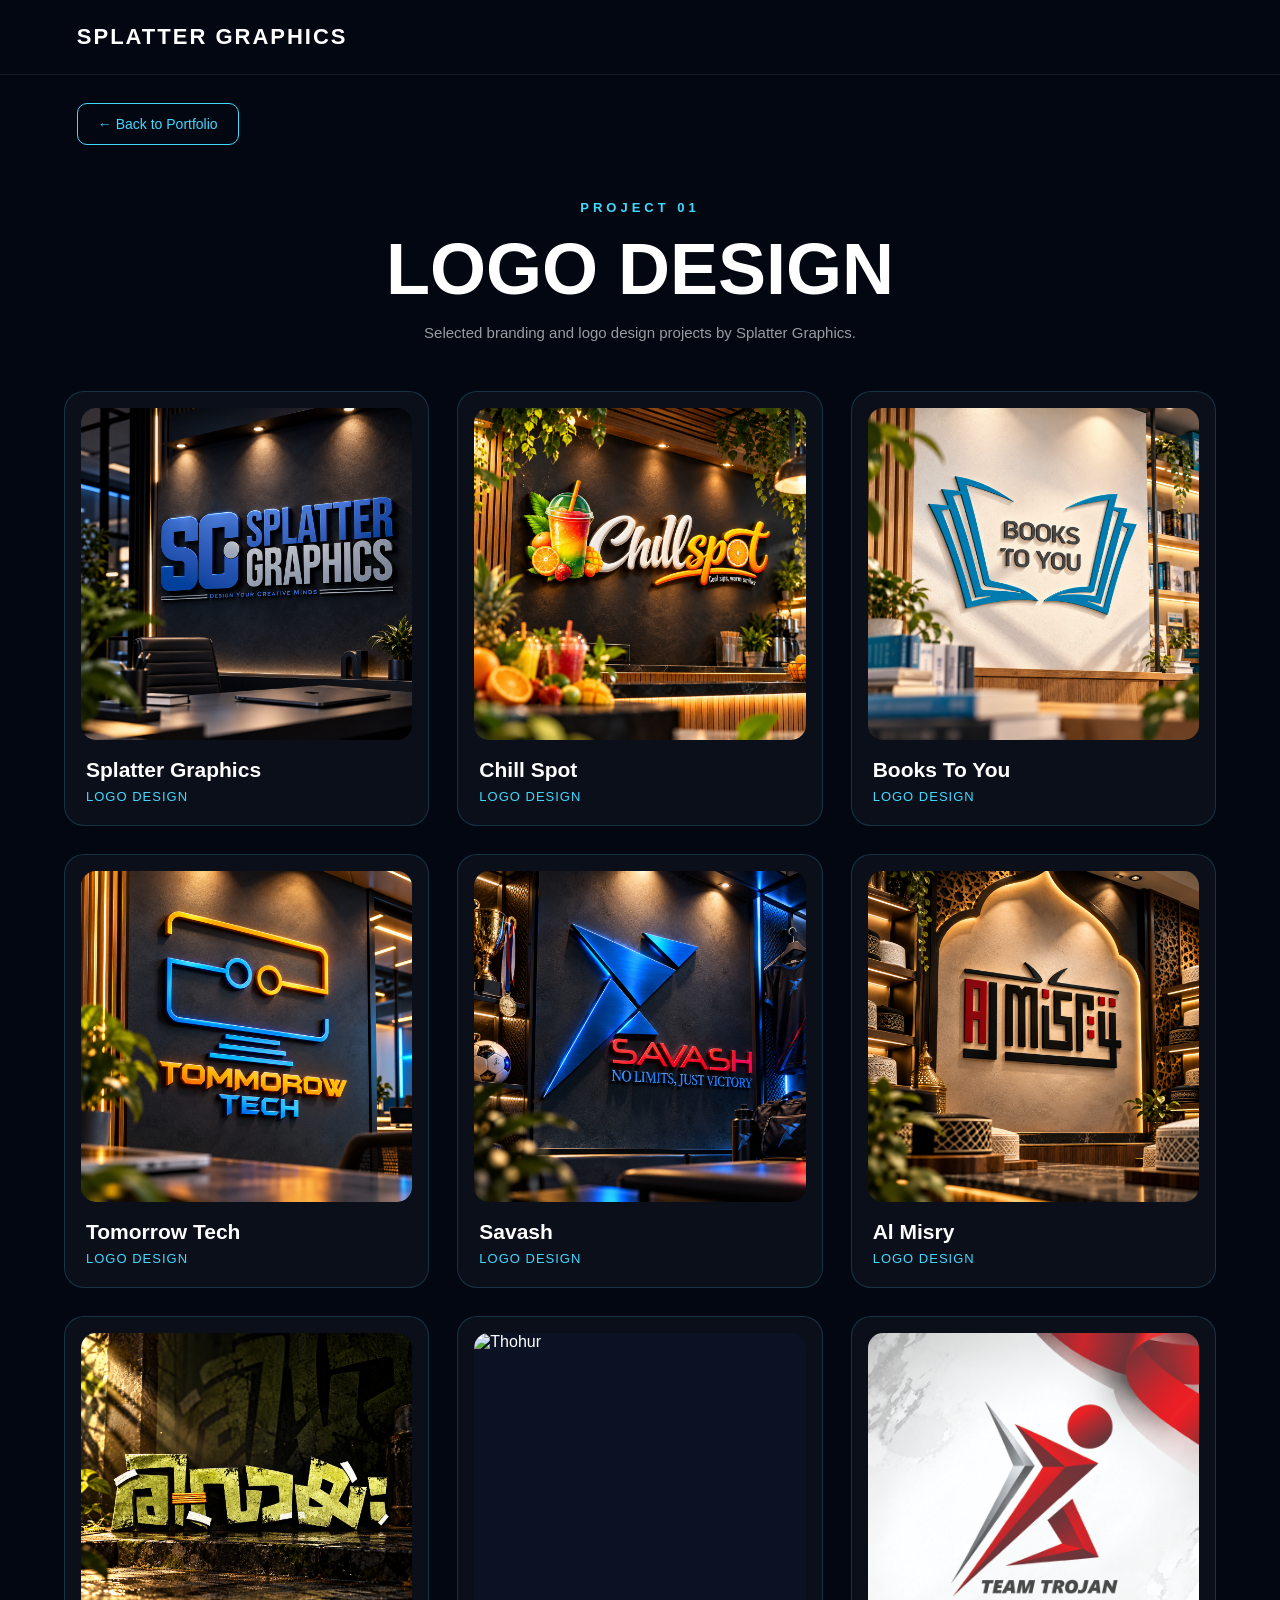
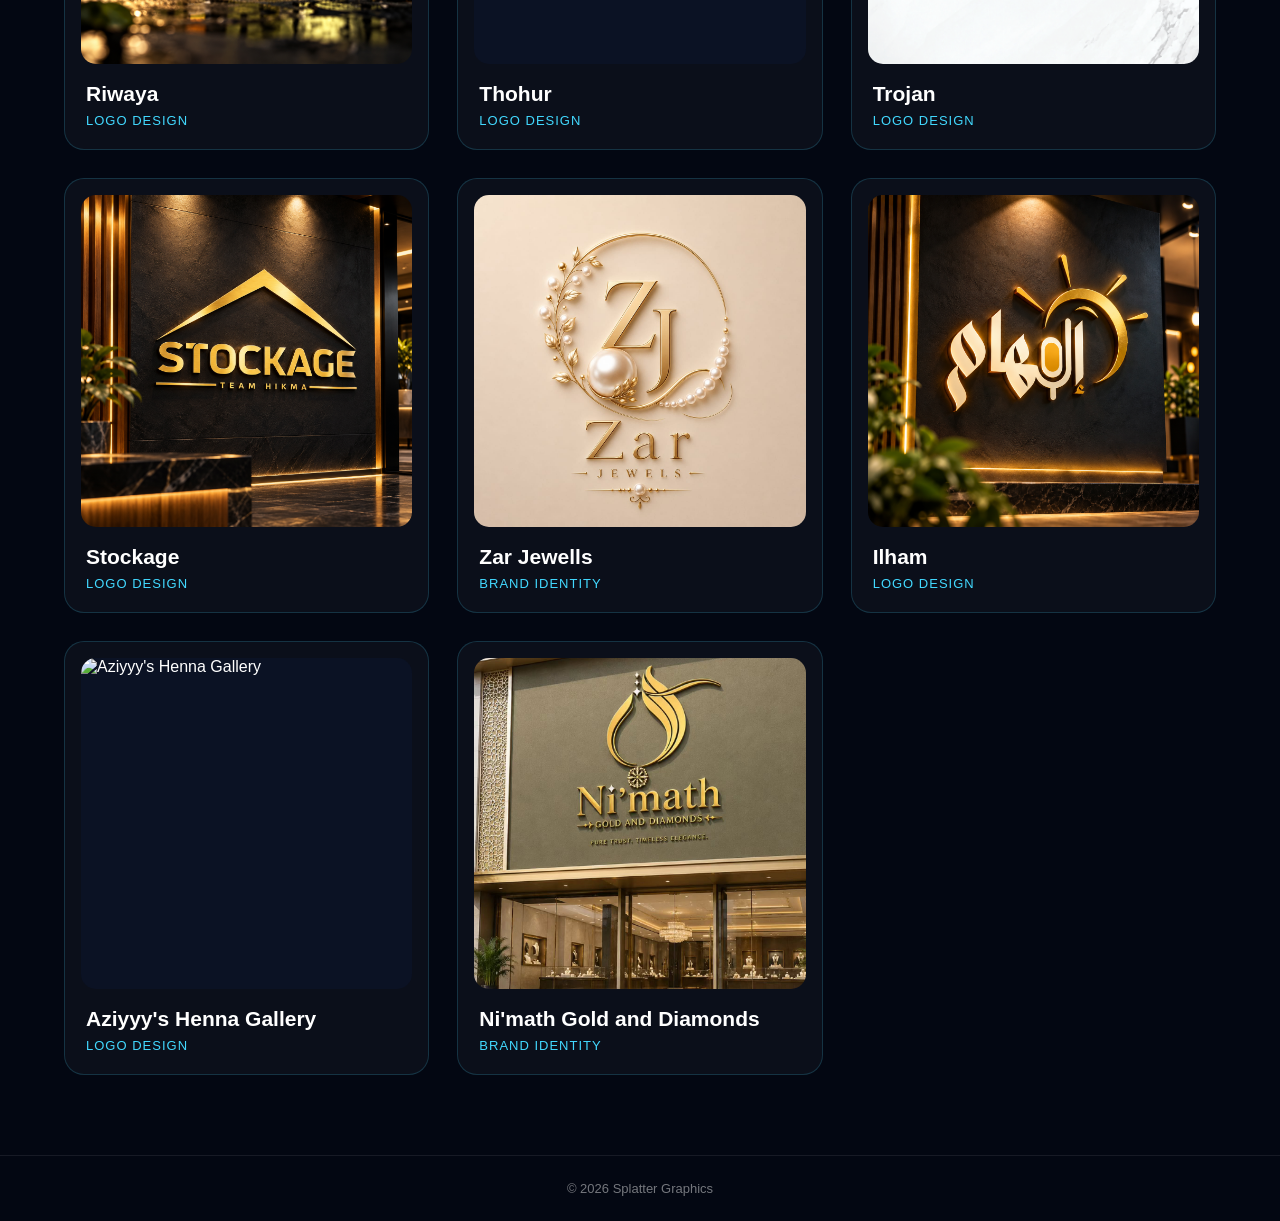
==== Logos/index.html @ 82f854df "Update index.html" ====
<!DOCTYPE html>
<html lang="en">

<head>
    <meta charset="UTF-8">
    <meta name="viewport" content="width=device-width, initial-scale=1.0">

    <title>Splatter Graphics | Logo Design</title>

    <style>
        * {
            margin: 0;
            padding: 0;
            box-sizing: border-box;
        }

        html {
            scroll-behavior: smooth;
        }

        body {
            background: #030712;
            color: #ffffff;
            font-family: Arial, Helvetica, sans-serif;
            min-height: 100vh;
        }

        /* HEADER */
        header {
            padding: 24px 6%;
            border-bottom: 1px solid rgba(255, 255, 255, 0.08);
        }

        .brand {
            font-size: 22px;
            font-weight: 700;
            letter-spacing: 2px;
        }

        /* BACK BUTTON */
        .back-btn {
            display: inline-block;
            margin: 28px 6% 10px;
            padding: 12px 20px;
            color: #42d9ff;
            border: 1px solid #42d9ff;
            border-radius: 10px;
            text-decoration: none;
            font-size: 14px;
            transition: 0.3s ease;
        }

        .back-btn:hover {
            background: #42d9ff;
            color: #030712;
        }

        /* HERO */
        .hero {
            text-align: center;
            padding: 45px 20px 50px;
        }

        .label {
            color: #42d9ff;
            font-size: 13px;
            font-weight: 700;
            letter-spacing: 4px;
        }

        .hero h1 {
            margin-top: 15px;
            font-size: clamp(2.3rem, 6vw, 4.5rem);
            line-height: 1.1;
        }

        .hero p {
            margin-top: 15px;
            color: rgba(255, 255, 255, 0.6);
            font-size: 15px;
        }

        /* CONTAINER */
        .container {
            width: 90%;
            max-width: 1400px;
            margin: auto;
        }

        /* GRID */
        .project-grid {
            display: grid;
            grid-template-columns: repeat(3, 1fr);
            gap: 28px;
            padding-bottom: 80px;
        }

        /* CARD */
        .project-card {
            background: rgba(255, 255, 255, 0.035);
            border: 1px solid rgba(66, 217, 255, 0.18);
            border-radius: 20px;
            padding: 16px;
            overflow: hidden;
            cursor: pointer;
            transition: 0.35s ease;
        }

        .project-card:hover {
            transform: translateY(-8px);
            border-color: #42d9ff;
            box-shadow: 0 18px 45px rgba(66, 217, 255, 0.15);
        }

        .image-box {
            width: 100%;
            aspect-ratio: 1 / 1;
            background: #0b1224;
            border-radius: 15px;
            overflow: hidden;
        }

        .image-box img {
            width: 100%;
            height: 100%;
            display: block;
            object-fit: cover;
            transition: 0.5s ease;
        }

        .project-card:hover .image-box img {
            transform: scale(1.04);
        }

        .project-info {
            padding: 18px 5px 5px;
        }

        .project-info h2 {
            font-size: 21px;
            margin-bottom: 7px;
        }

        .project-info p {
            color: #42d9ff;
            font-size: 13px;
            letter-spacing: 1px;
        }

        /* MODAL */
        .modal {
            position: fixed;
            inset: 0;
            background: rgba(0, 0, 0, 0.94);
            display: none;
            align-items: center;
            justify-content: center;
            padding: 25px;
            z-index: 9999;
        }

        .modal.active {
            display: flex;
        }

        .modal-image {
            max-width: 92vw;
            max-height: 88vh;
            object-fit: contain;
            border-radius: 12px;
            box-shadow: 0 20px 80px rgba(0, 0, 0, 0.8);
        }

        .close-btn {
            position: fixed;
            top: 20px;
            right: 25px;
            width: 46px;
            height: 46px;
            border-radius: 50%;
            border: 1px solid rgba(255, 255, 255, 0.3);
            background: rgba(0, 0, 0, 0.6);
            color: white;
            font-size: 28px;
            cursor: pointer;
            z-index: 10000;
        }

        .close-btn:hover {
            background: #42d9ff;
            color: #030712;
        }

        /* FOOTER */
        footer {
            text-align: center;
            padding: 25px;
            border-top: 1px solid rgba(255, 255, 255, 0.08);
            color: rgba(255, 255, 255, 0.45);
            font-size: 13px;
        }

        /* TABLET */
        @media (max-width: 1000px) {
            .project-grid {
                grid-template-columns: repeat(2, 1fr);
            }
        }

        /* MOBILE */
        @media (max-width: 600px) {

            header {
                padding: 20px;
            }

            .brand {
                font-size: 18px;
            }

            .back-btn {
                margin-left: 20px;
                margin-top: 22px;
            }

            .hero {
                padding: 35px 15px 40px;
            }

            .hero h1 {
                font-size: 2.3rem;
            }

            .container {
                width: 92%;
            }

            .project-grid {
                grid-template-columns: repeat(2, 1fr);
                gap: 14px;
            }

            .project-card {
                padding: 10px;
                border-radius: 15px;
            }

            .image-box {
                border-radius: 11px;
            }

            .project-info {
                padding: 12px 3px 3px;
            }

            .project-info h2 {
                font-size: 15px;
            }

            .project-info p {
                font-size: 10px;
            }
        }
    </style>
</head>

<body>

    <!-- HEADER -->
    <header>
        <div class="brand">SPLATTER GRAPHICS</div>
    </header>


    <!-- BACK -->
    <a
        href="https://splattergraphics0-bot.github.io/SG-PORTFOLIO/index.html"
        class="back-btn"
    >
        ← Back to Portfolio
    </a>


    <!-- TITLE -->
    <section class="hero">

        <div class="label">
            PROJECT 01
        </div>

        <h1>LOGO DESIGN</h1>

        <p>
            Selected branding and logo design projects by Splatter Graphics.
        </p>

    </section>


    <!-- PROJECTS -->
    <main class="container">

        <div class="project-grid">


            <!-- 01 SPLATTER GRAPHICS -->
            <div class="project-card" onclick="openModal(this)">

                <div class="image-box">
                    <img
                        src="./splatter-logo-mockup.png.png.png"
                        alt="Splatter Graphics"
                    >
                </div>

                <div class="project-info">
                    <h2>Splatter Graphics</h2>
                    <p>LOGO DESIGN</p>
                </div>

            </div>


            <!-- 02 CHILL SPOT -->
            <div class="project-card" onclick="openModal(this)">

                <div class="image-box">
                    <img
                        src="./chill-spot.png.png.png"
                        alt="Chill Spot"
                    >
                </div>

                <div class="project-info">
                    <h2>Chill Spot</h2>
                    <p>LOGO DESIGN</p>
                </div>

            </div>


            <!-- 03 BOOKS TO YOU -->
            <div class="project-card" onclick="openModal(this)">

                <div class="image-box">
                    <img
                        src="./books-to-you.png.png.png"
                        alt="Books To You"
                    >
                </div>

                <div class="project-info">
                    <h2>Books To You</h2>
                    <p>LOGO DESIGN</p>
                </div>

            </div>


            <!-- 04 TOMORROW TECH -->
            <div class="project-card" onclick="openModal(this)">

                <div class="image-box">
                    <img
                        src="./tomorrow-tech.png.png.png"
                        alt="Tomorrow Tech"
                    >
                </div>

                <div class="project-info">
                    <h2>Tomorrow Tech</h2>
                    <p>LOGO DESIGN</p>
                </div>

            </div>


            <!-- 05 SAVASH -->
            <div class="project-card" onclick="openModal(this)">

                <div class="image-box">
                    <img
                        src="./savash.png.png.png"
                        alt="Savash"
                    >
                </div>

                <div class="project-info">
                    <h2>Savash</h2>
                    <p>LOGO DESIGN</p>
                </div>

            </div>


            <!-- 06 AL MISRY -->
            <div class="project-card" onclick="openModal(this)">

                <div class="image-box">
                    <img
                        src="./al-misry.png.png.png"
                        alt="Al Misry"
                    >
                </div>

                <div class="project-info">
                    <h2>Al Misry</h2>
                    <p>LOGO DESIGN</p>
                </div>

            </div>


            <!-- 07 RIWAYA -->
            <div class="project-card" onclick="openModal(this)">

                <div class="image-box">
                    <img
                        src="./riwaya.png.png.png"
                        alt="Riwaya"
                    >
                </div>

                <div class="project-info">
                    <h2>Riwaya</h2>
                    <p>LOGO DESIGN</p>
                </div>

            </div>


            <!-- 08 THOHUR -->
            <div class="project-card" onclick="openModal(this)">

                <div class="image-box">
                    <img
                        src="./thohur.png.png"
                        alt="Thohur"
                    >
                </div>

                <div class="project-info">
                    <h2>Thohur</h2>
                    <p>LOGO DESIGN</p>
                </div>

            </div>


            <!-- 09 TROJAN -->
            <div class="project-card" onclick="openModal(this)">

                <div class="image-box">
                    <img
                        src="./trojan.jpg.jpg.jpg"
                        alt="Trojan"
                    >
                </div>

                <div class="project-info">
                    <h2>Trojan</h2>
                    <p>LOGO DESIGN</p>
                </div>

            </div>


            <!-- 10 STOCKAGE -->
            <div class="project-card" onclick="openModal(this)">

                <div class="image-box">
                    <img
                        src="./stockage.png.png.png"
                        alt="Stockage"
                    >
                </div>

                <div class="project-info">
                    <h2>Stockage</h2>
                    <p>LOGO DESIGN</p>
                </div>

            </div>


            <!-- 11 ZAR JEWELLS -->
            <div class="project-card" onclick="openModal(this)">

                <div class="image-box">
                    <img
                        src="./zar-jewells.jpeg.jpeg.jpeg"
                        alt="Zar Jewells"
                    >
                </div>

                <div class="project-info">
                    <h2>Zar Jewells</h2>
                    <p>BRAND IDENTITY</p>
                </div>

            </div>


            <!-- 12 ILHAM -->
            <div class="project-card" onclick="openModal(this)">

                <div class="image-box">
                    <img
                        src="./ilham.png.png.png"
                        alt="Ilham"
                    >
                </div>

                <div class="project-info">
                    <h2>Ilham</h2>
                    <p>LOGO DESIGN</p>
                </div>

            </div>


            <!-- 13 AZIYYY'S HENNA GALLERY -->
            <div class="project-card" onclick="openModal(this)">

                <div class="image-box">
                    <img
                        src="./aziyyys-henna-gallery.png.png"
                        alt="Aziyyy's Henna Gallery"
                    >
                </div>

                <div class="project-info">
                    <h2>Aziyyy's Henna Gallery</h2>
                    <p>LOGO DESIGN</p>
                </div>

            </div>


            <!-- 14 NI'MATH -->
            <div class="project-card" onclick="openModal(this)">

                <div class="image-box">
                    <img
                        src="./nimath.jpg.png"
                        alt="Ni'math Gold and Diamonds"
                    >
                </div>

                <div class="project-info">
                    <h2>Ni'math Gold and Diamonds</h2>
                    <p>BRAND IDENTITY</p>
                </div>

            </div>


        </div>

    </main>


    <!-- FOOTER -->
    <footer>
        © 2026 Splatter Graphics
    </footer>


    <!-- IMAGE PREVIEW -->
    <div
        class="modal"
        id="imageModal"
        onclick="closeModal(event)"
    >

        <button
            class="close-btn"
            onclick="closeModal(event)"
        >
            ×
        </button>

        <img
            id="modalImage"
            class="modal-image"
            src=""
            alt="Logo Preview"
        >

    </div>


    <!-- JAVASCRIPT -->
    <script>

        function openModal(card) {

            const image = card.querySelector("img");

            const modal = document.getElementById("imageModal");

            const modalImage = document.getElementById("modalImage");

            modalImage.src = image.src;

            modalImage.alt = image.alt;

            modal.classList.add("active");

            document.body.style.overflow = "hidden";
        }


        function closeModal(event) {

            const modal = document.getElementById("imageModal");

            if (
                event &&
                event.target !== modal &&
                !event.target.classList.contains("close-btn")
            ) {
                return;
            }

            modal.classList.remove("active");

            document.body.style.overflow = "";
        }


        document.addEventListener("keydown", function(event) {

            if (event.key === "Escape") {

                document
                    .getElementById("imageModal")
                    .classList.remove("active");

                document.body.style.overflow = "";

            }

        });

    </script>

</body>

</html>
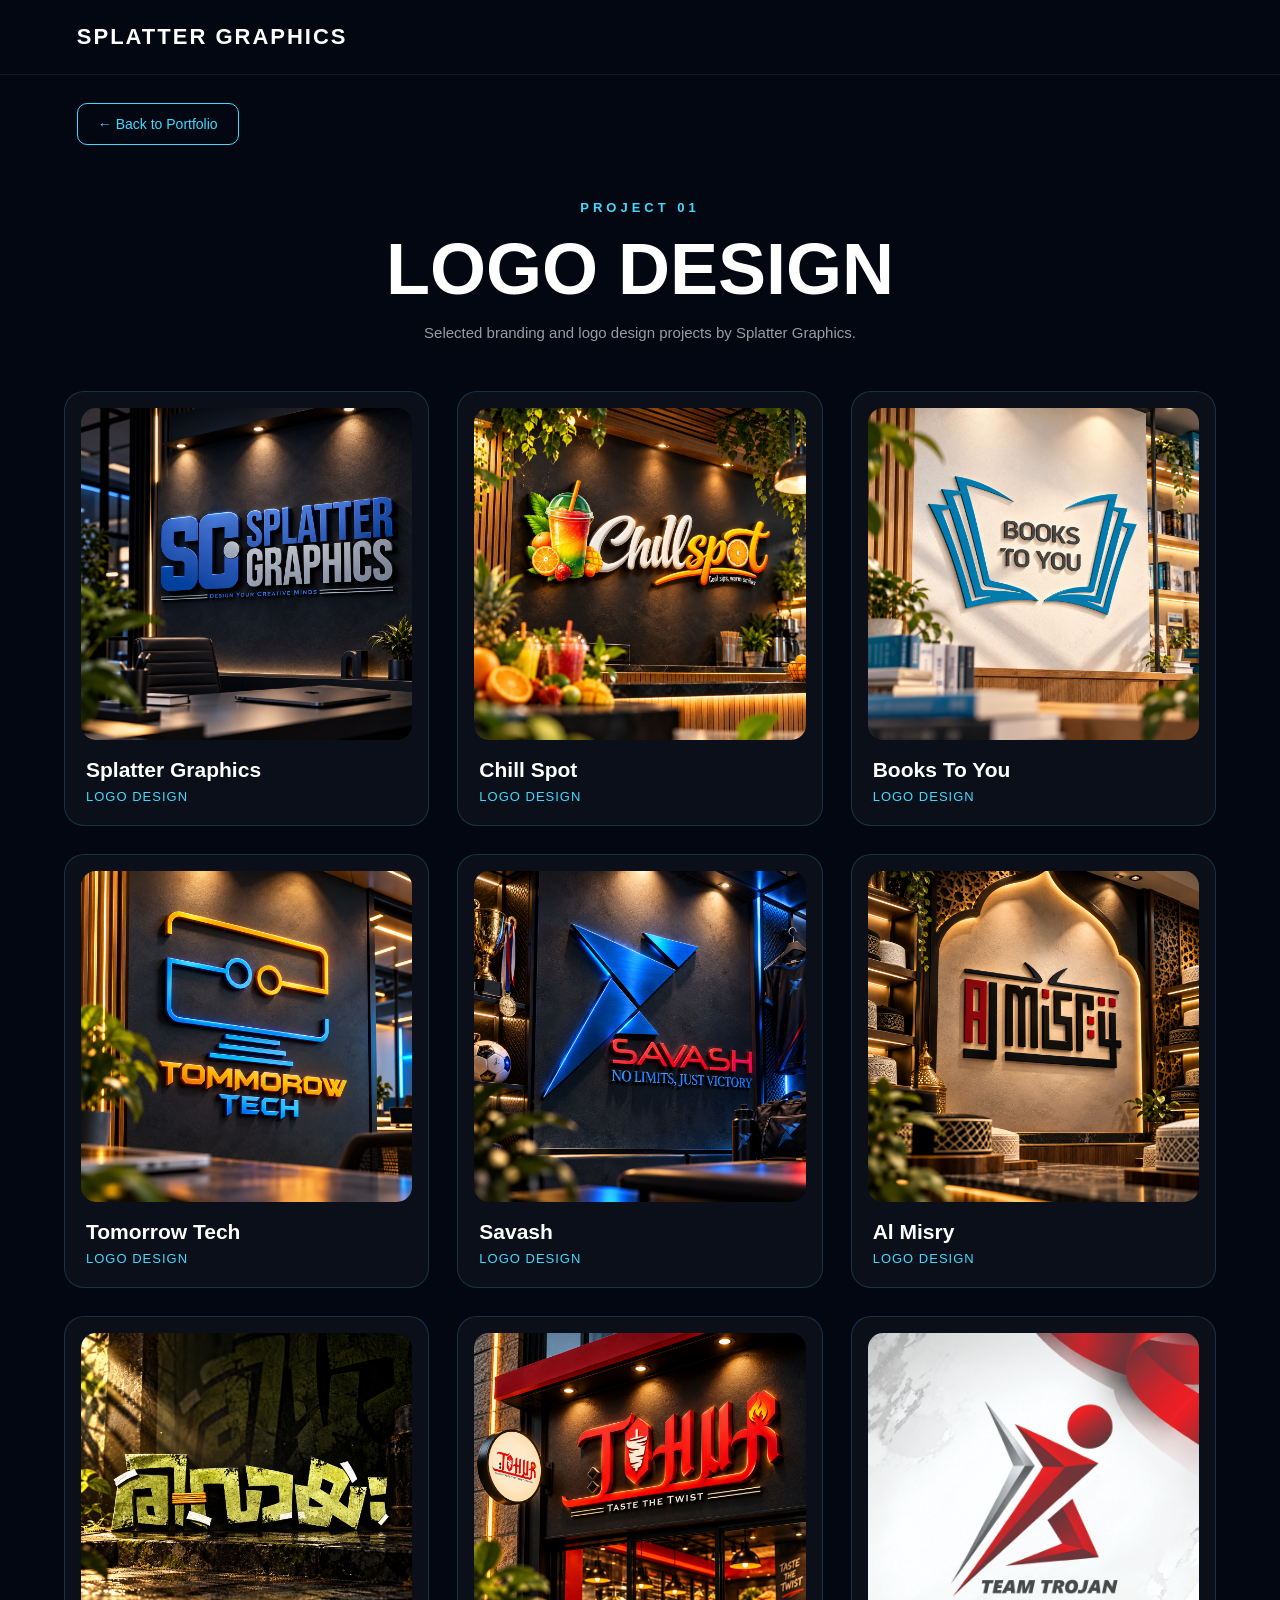
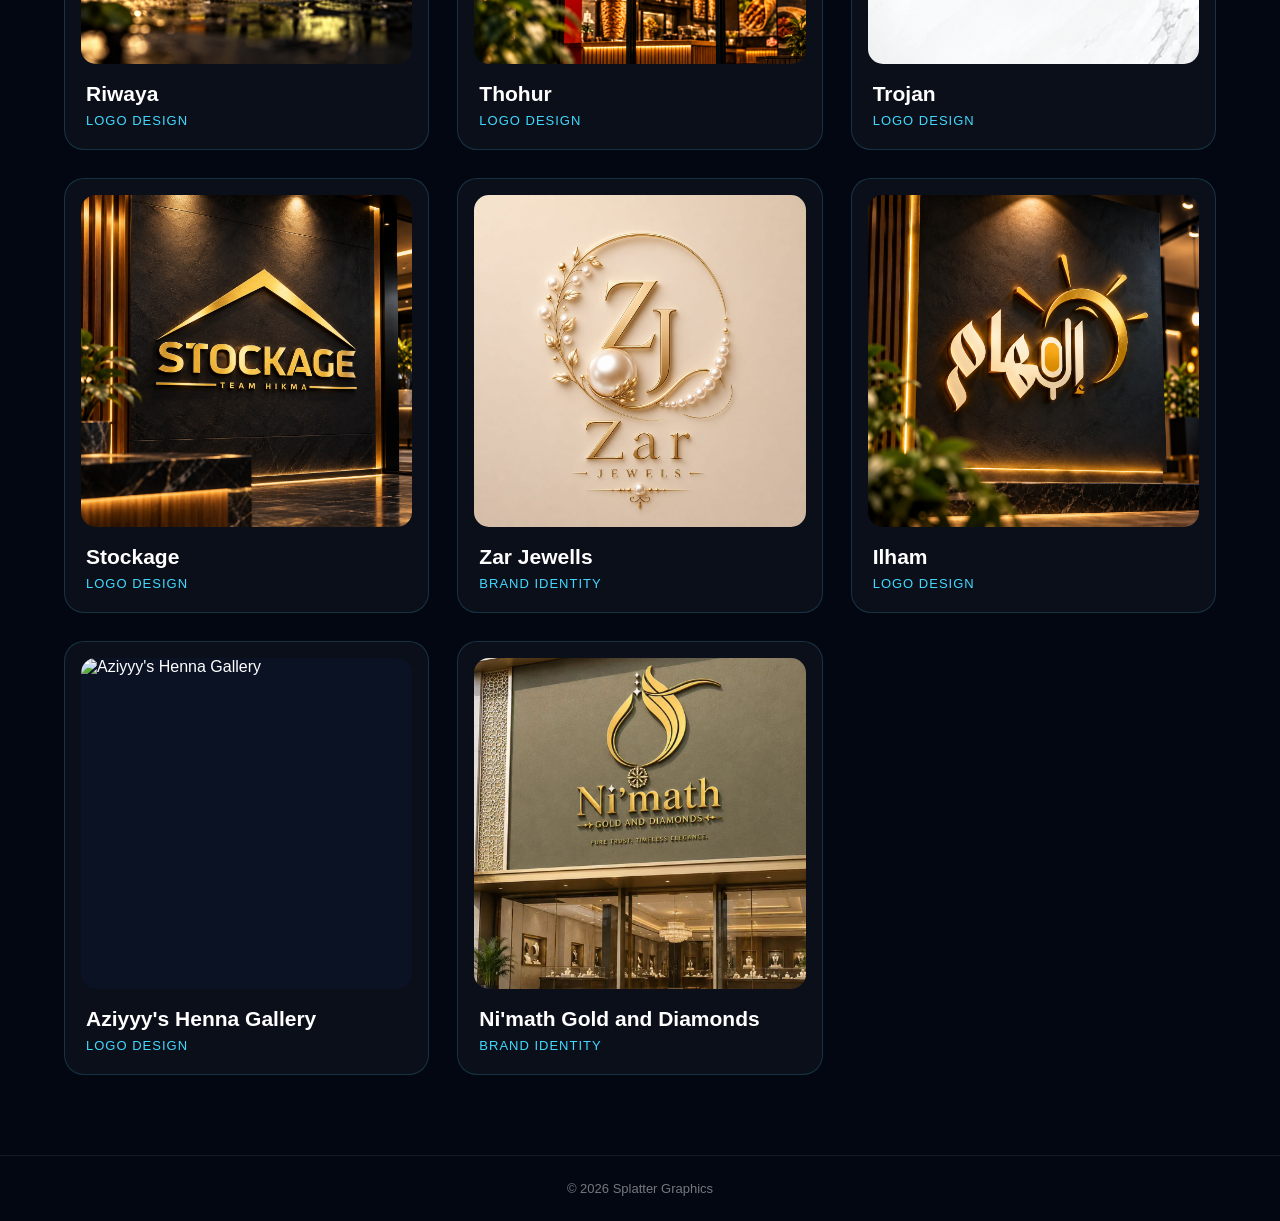
==== commit ccc5cf34: "Update index.html" ====
--- a/Logos/index.html
+++ b/Logos/index.html
@@ -434,7 +434,7 @@
 
                 <div class="image-box">
                     <img
-                        src="./thohur.png.png"
+                        src="./thohur.png.png.png"
                         alt="Thohur"
                     >
                 </div>
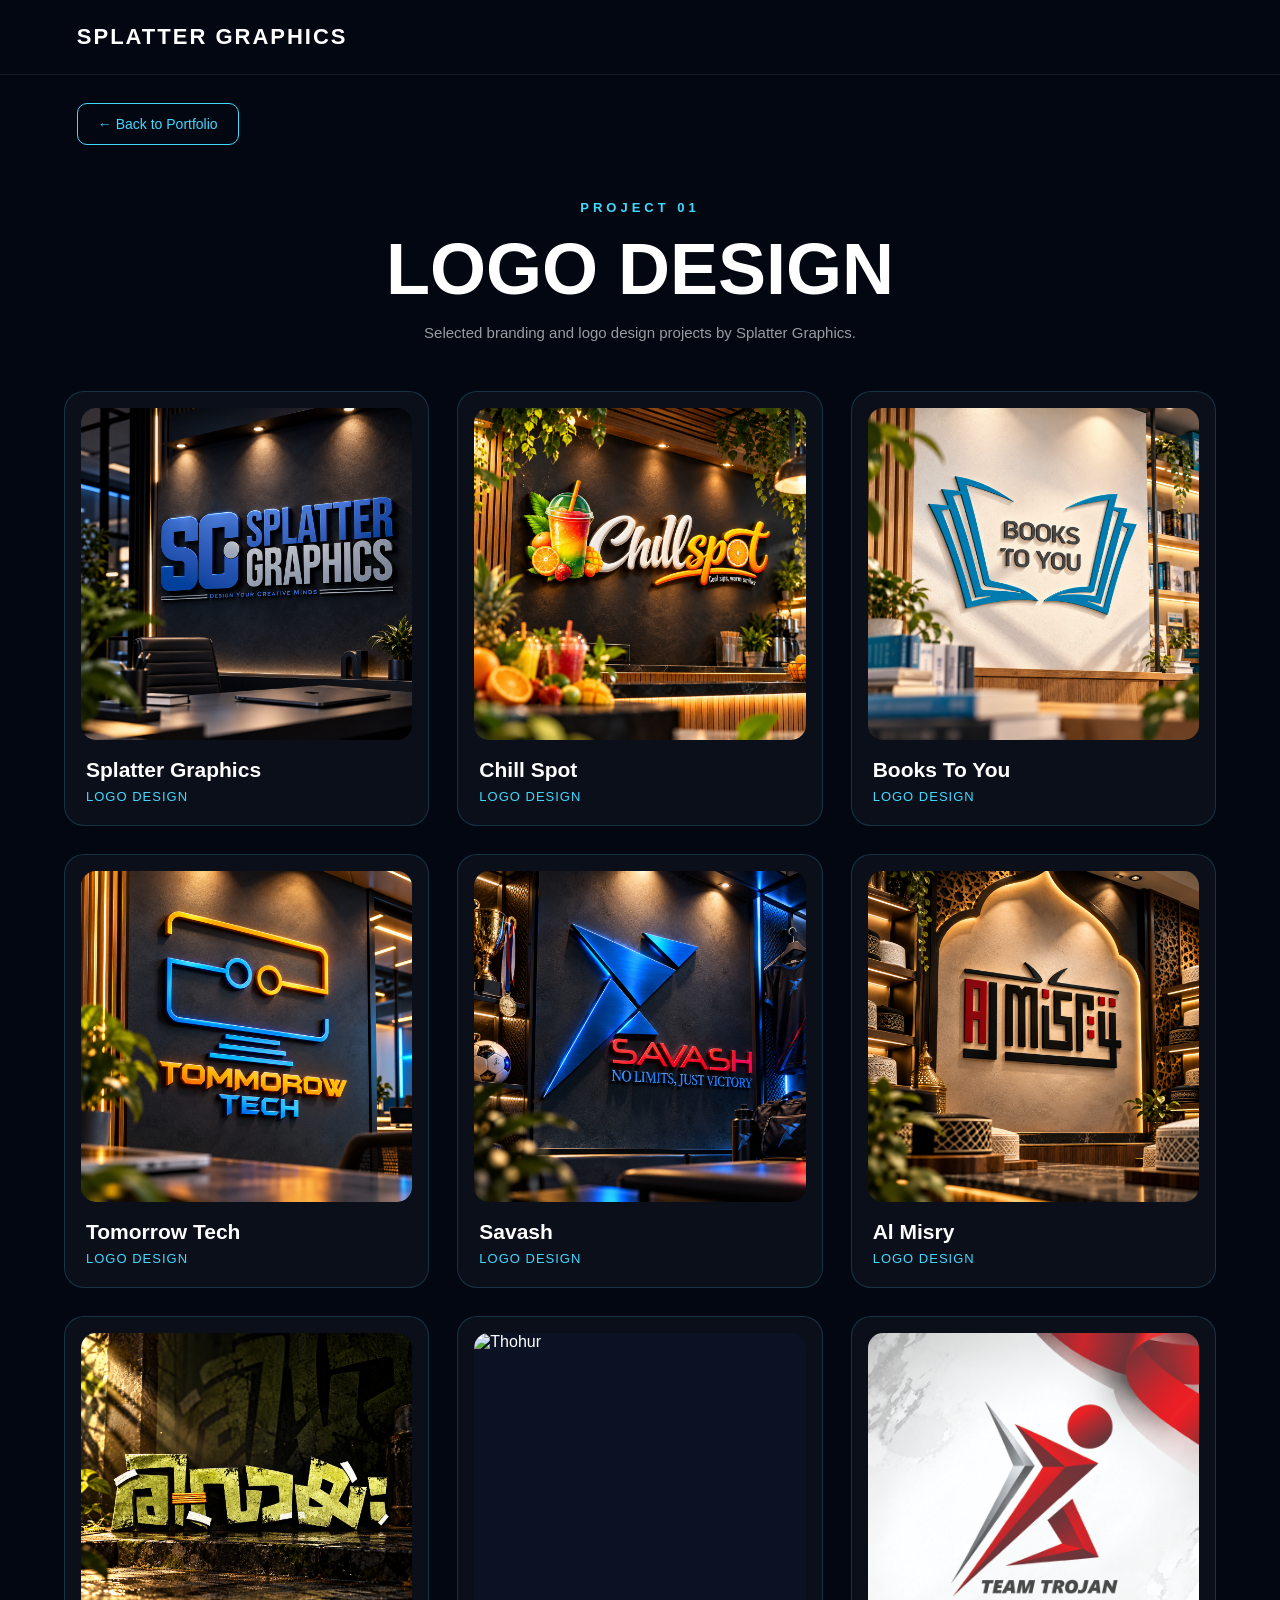
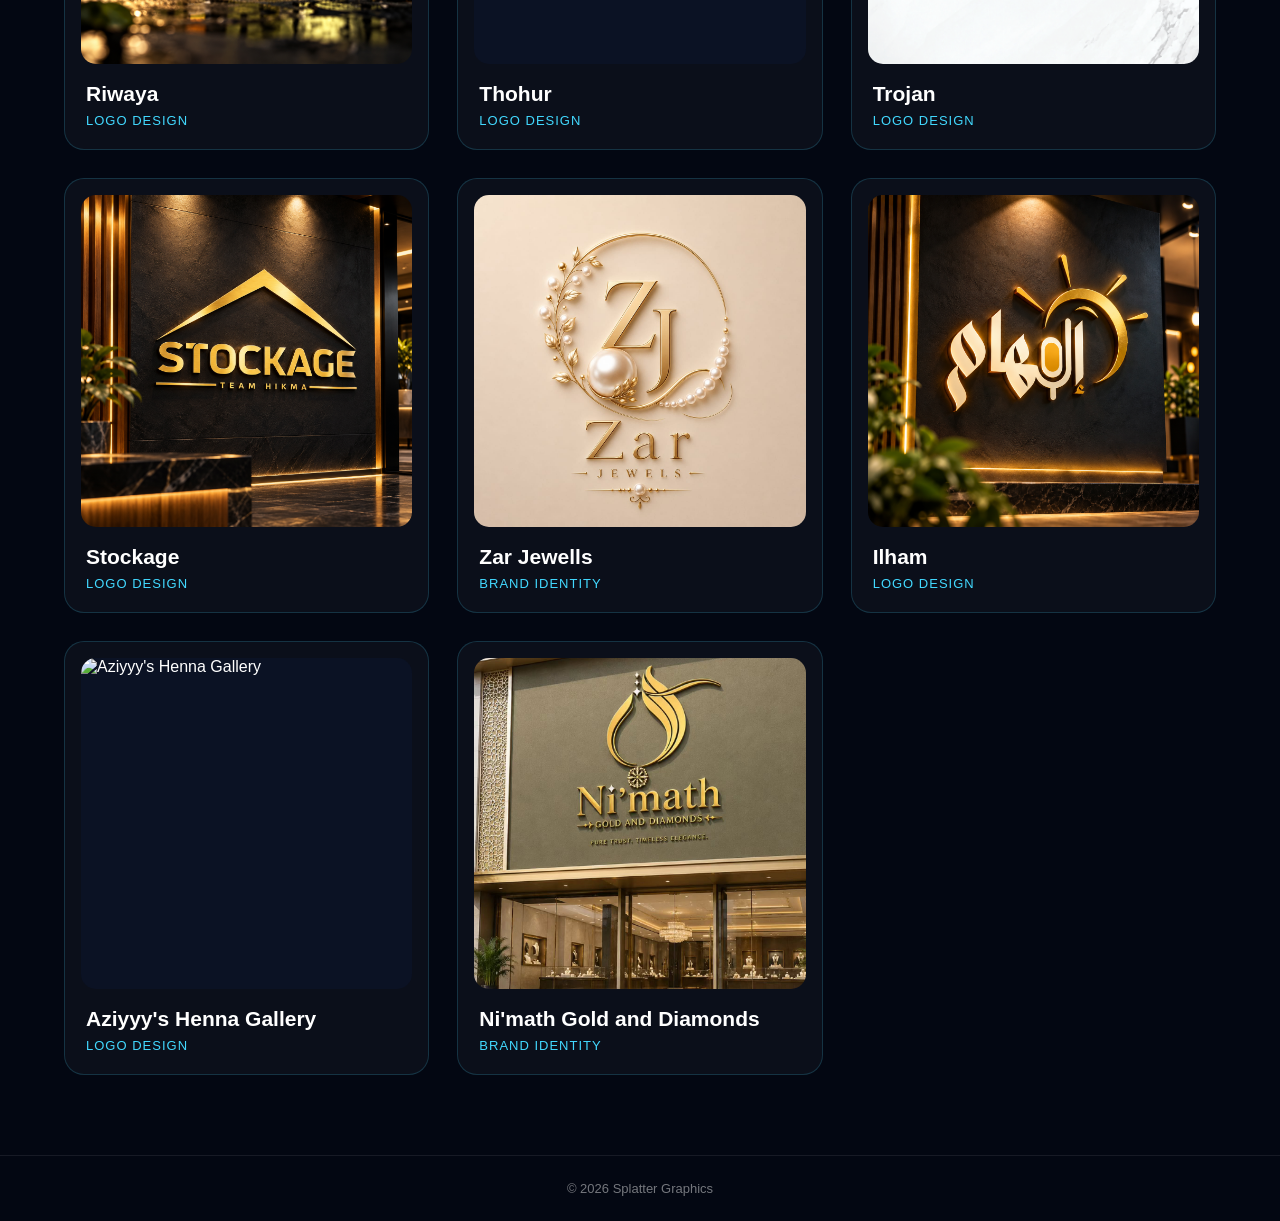
==== commit 49fc3079: "Update index.html" ====
--- a/Logos/index.html
+++ b/Logos/index.html
@@ -430,21 +430,21 @@
 
 
             <!-- 08 THOHUR -->
-            <div class="project-card" onclick="openModal(this)">
-
-                <div class="image-box">
-                    <img
-                        src="./thohur.png.png.png"
-                        alt="Thohur"
-                    >
-                </div>
-
-                <div class="project-info">
-                    <h2>Thohur</h2>
-                    <p>LOGO DESIGN</p>
-                </div>
-
-            </div>
+<div class="project-card" onclick="openModal(this)">
+
+    <div class="image-box">
+        <img
+            src="https://raw.githubusercontent.com/splattergraphics0-bot/SG-PORTFOLIO/main/Logos/thohur.png.png.png"
+            alt="Thohur"
+        >
+    </div>
+
+    <div class="project-info">
+        <h2>Thohur</h2>
+        <p>LOGO DESIGN</p>
+    </div>
+
+</div>
 
 
             <!-- 09 TROJAN -->
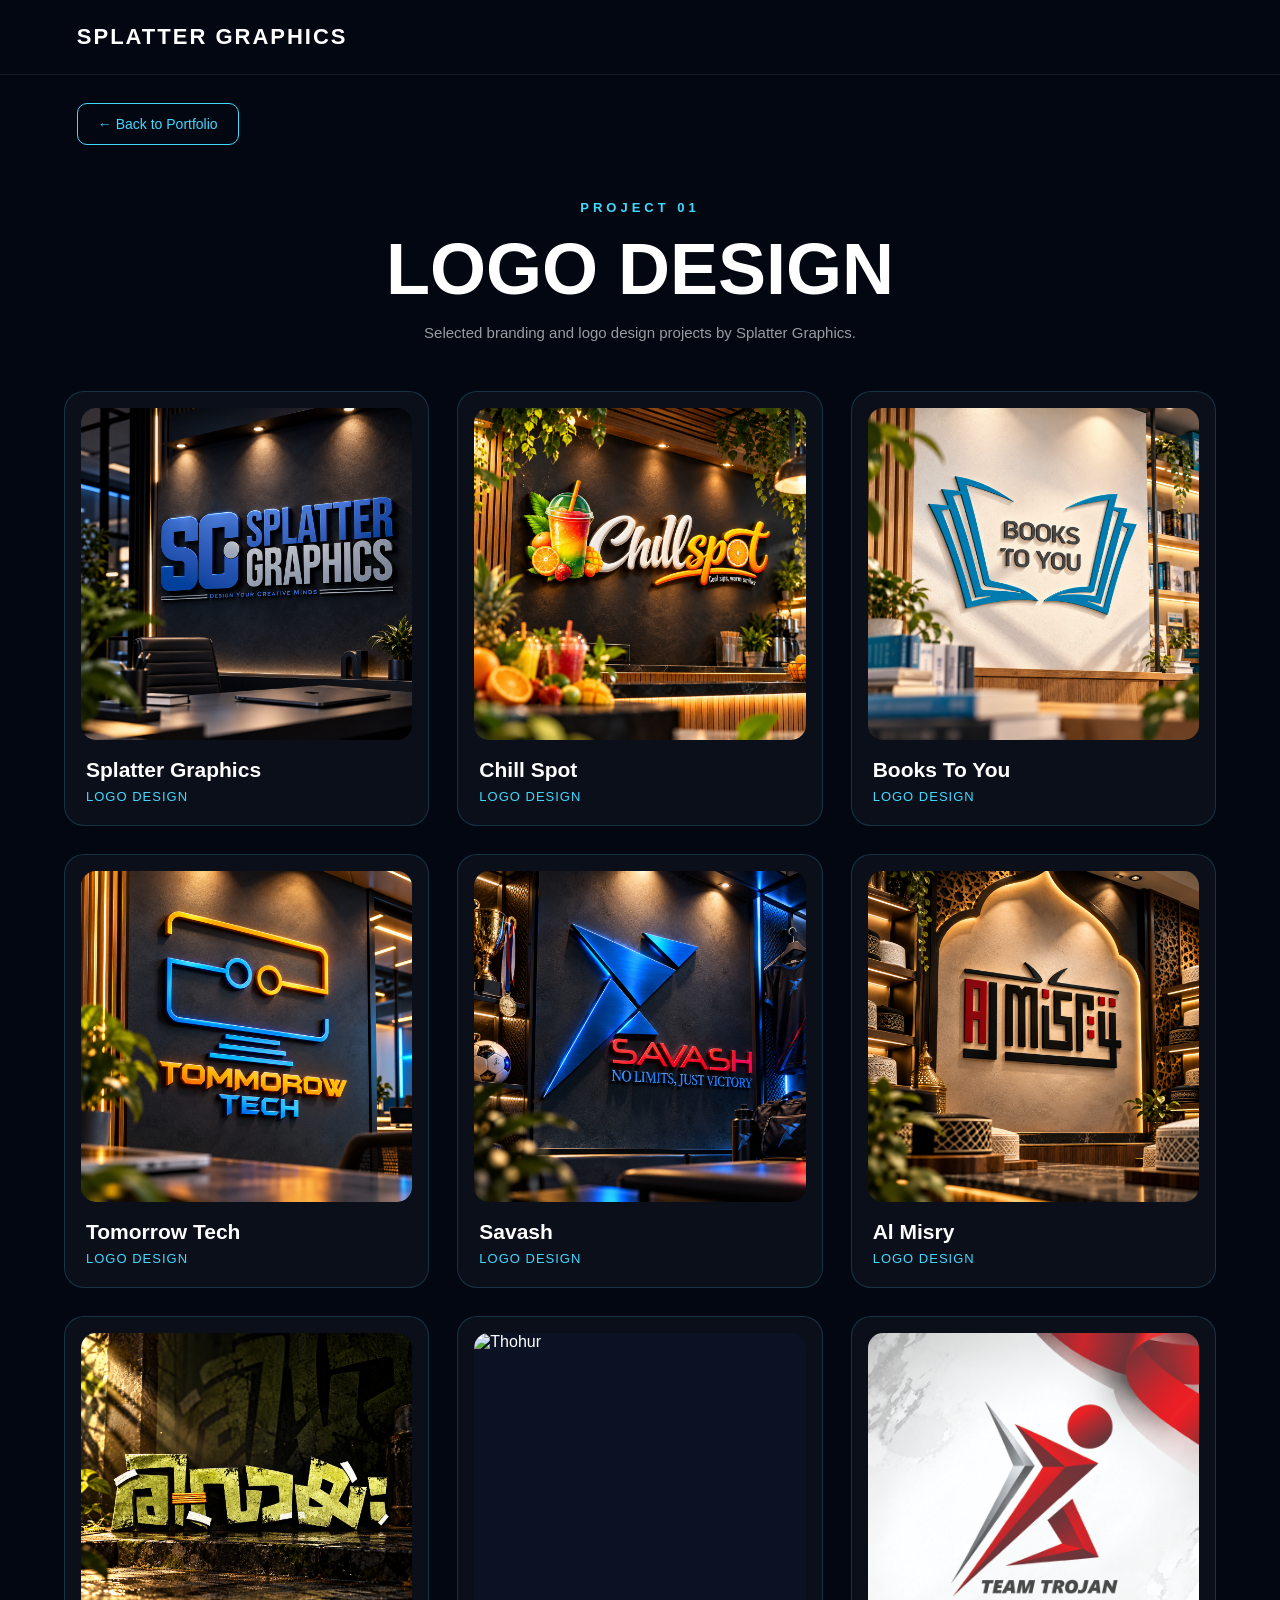
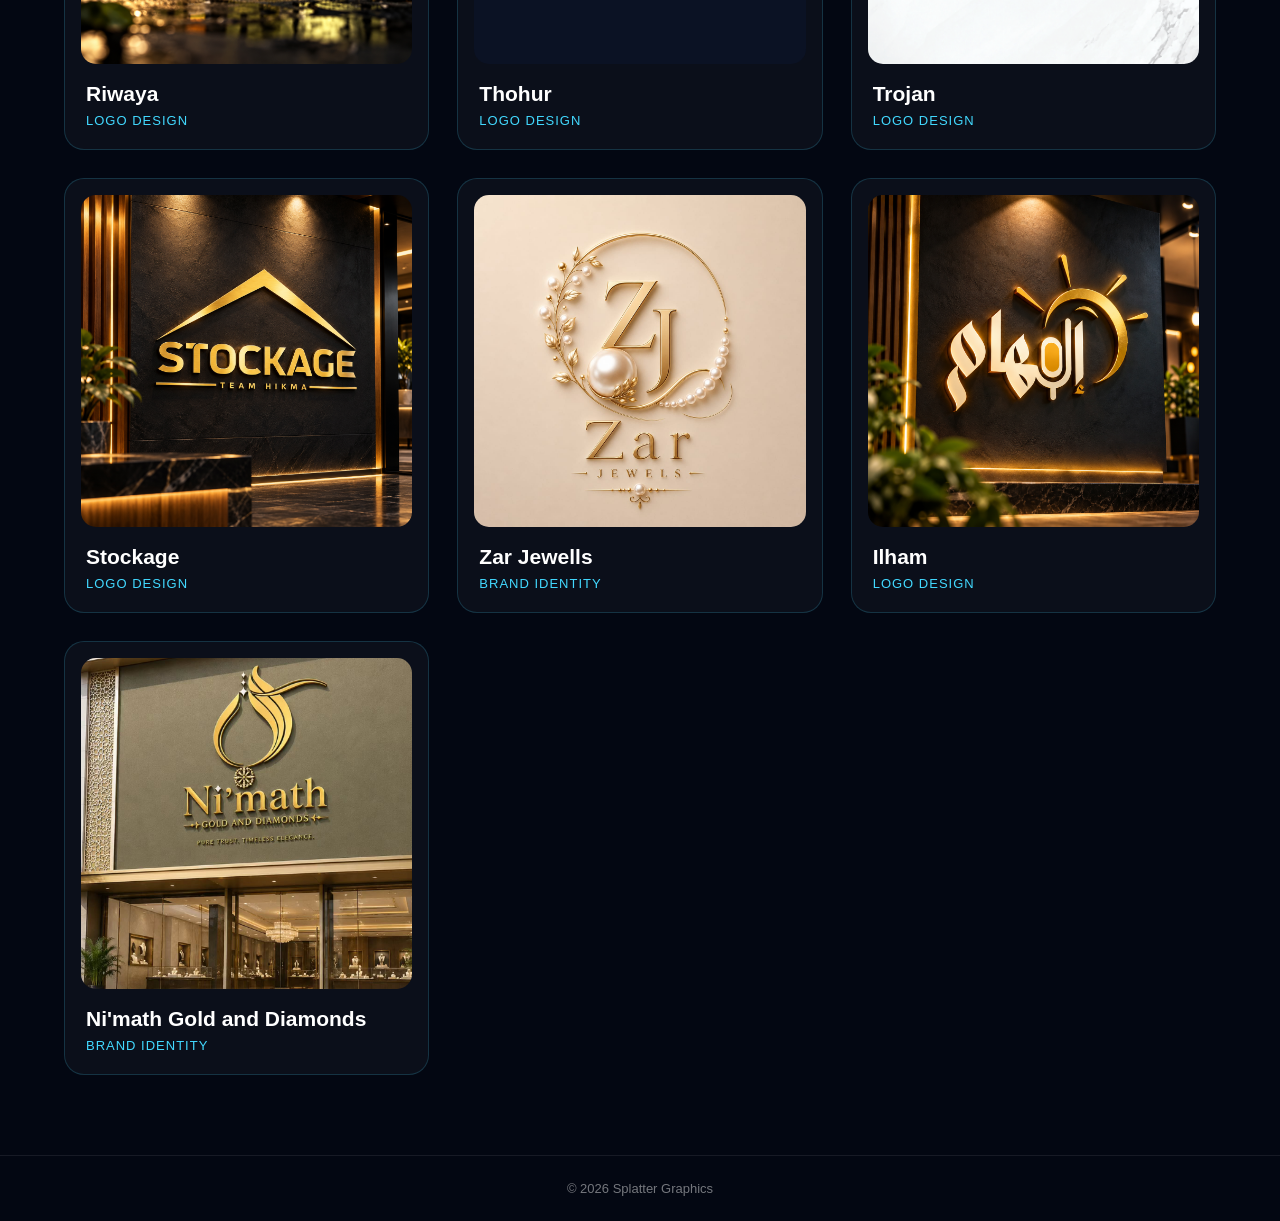
==== commit 7754cc94: "Update index.html" ====
--- a/Logos/index.html
+++ b/Logos/index.html
@@ -519,25 +519,7 @@
             </div>
 
 
-            <!-- 13 AZIYYY'S HENNA GALLERY -->
-            <div class="project-card" onclick="openModal(this)">
-
-                <div class="image-box">
-                    <img
-                        src="./aziyyys-henna-gallery.png.png"
-                        alt="Aziyyy's Henna Gallery"
-                    >
-                </div>
-
-                <div class="project-info">
-                    <h2>Aziyyy's Henna Gallery</h2>
-                    <p>LOGO DESIGN</p>
-                </div>
-
-            </div>
-
-
-            <!-- 14 NI'MATH -->
+            <!-- 13 NI'MATH -->
             <div class="project-card" onclick="openModal(this)">
 
                 <div class="image-box">
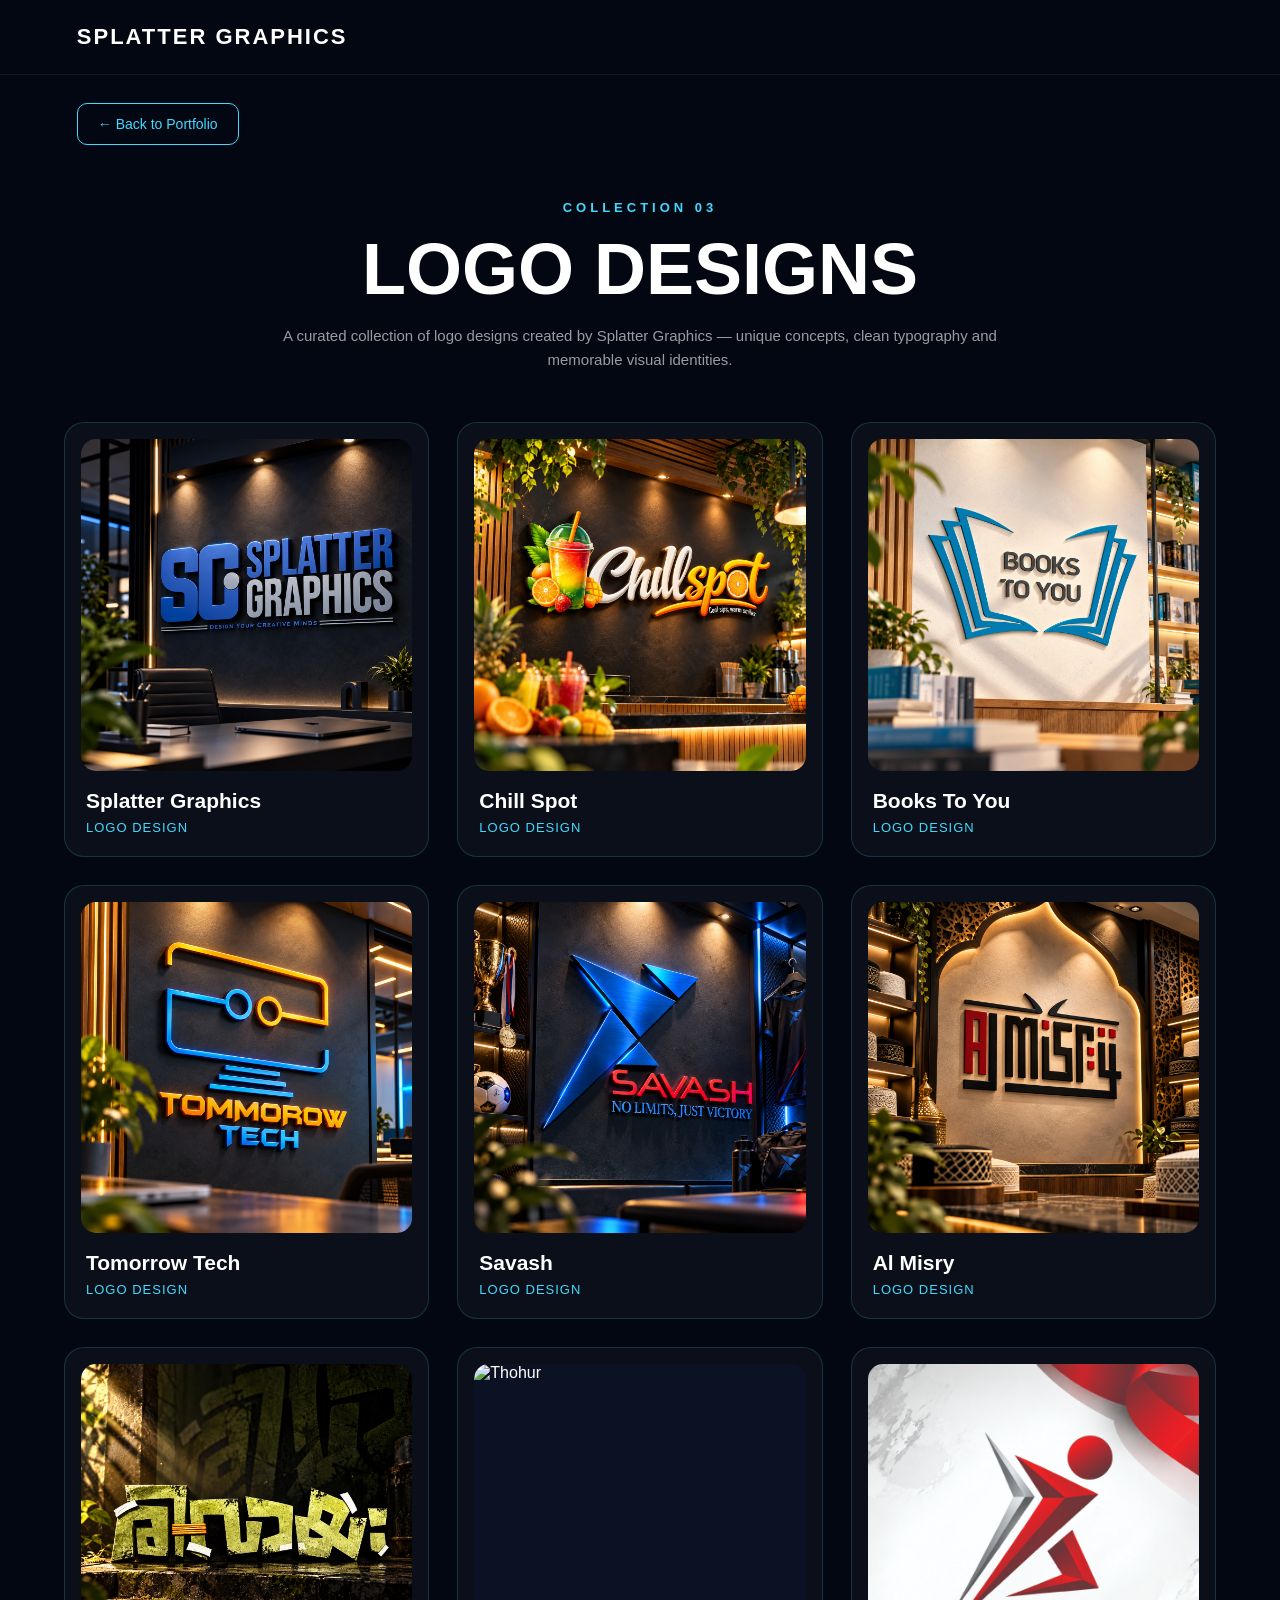
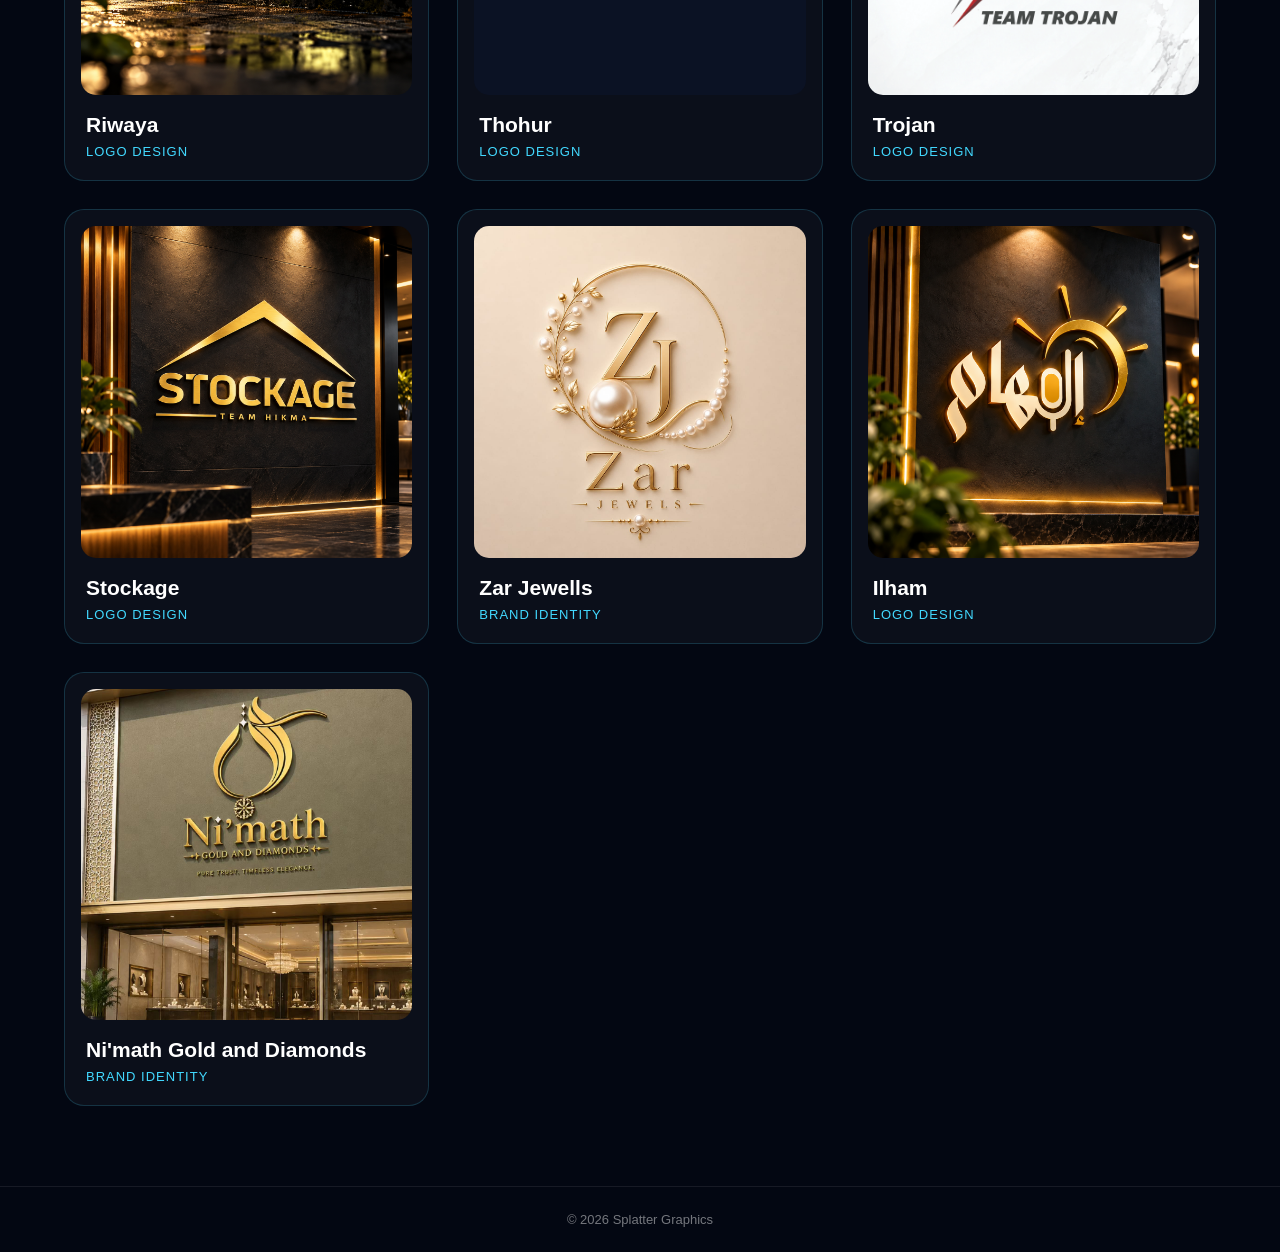
==== commit 17666375: "Update index.html" ====
--- a/Logos/index.html
+++ b/Logos/index.html
@@ -5,7 +5,7 @@
     <meta charset="UTF-8">
     <meta name="viewport" content="width=device-width, initial-scale=1.0">
 
-    <title>Splatter Graphics | Logo Design</title>
+    <title>Logo Designs | Splatter Graphics</title>
 
     <style>
         * {
@@ -78,6 +78,10 @@
             margin-top: 15px;
             color: rgba(255, 255, 255, 0.6);
             font-size: 15px;
+            max-width: 750px;
+            margin-left: auto;
+            margin-right: auto;
+            line-height: 1.6;
         }
 
         /* CONTAINER */
@@ -227,8 +231,17 @@
                 padding: 35px 15px 40px;
             }
 
+            .label {
+                font-size: 11px;
+                letter-spacing: 3px;
+            }
+
             .hero h1 {
                 font-size: 2.3rem;
+            }
+
+            .hero p {
+                font-size: 13px;
             }
 
             .container {
@@ -285,13 +298,16 @@
     <section class="hero">
 
         <div class="label">
-            PROJECT 01
+            COLLECTION 03
         </div>
 
-        <h1>LOGO DESIGN</h1>
+        <h1>
+            LOGO DESIGNS
+        </h1>
 
         <p>
-            Selected branding and logo design projects by Splatter Graphics.
+            A curated collection of logo designs created by Splatter Graphics —
+            unique concepts, clean typography and memorable visual identities.
         </p>
 
     </section>
@@ -430,21 +446,21 @@
 
 
             <!-- 08 THOHUR -->
-<div class="project-card" onclick="openModal(this)">
-
-    <div class="image-box">
-        <img
-            src="https://raw.githubusercontent.com/splattergraphics0-bot/SG-PORTFOLIO/main/Logos/thohur.png.png.png"
-            alt="Thohur"
-        >
-    </div>
-
-    <div class="project-info">
-        <h2>Thohur</h2>
-        <p>LOGO DESIGN</p>
-    </div>
-
-</div>
+            <div class="project-card" onclick="openModal(this)">
+
+                <div class="image-box">
+                    <img
+                        src="https://raw.githubusercontent.com/splattergraphics0-bot/SG-PORTFOLIO/main/Logos/thohur.png.png.png"
+                        alt="Thohur"
+                    >
+                </div>
+
+                <div class="project-info">
+                    <h2>Thohur</h2>
+                    <p>LOGO DESIGN</p>
+                </div>
+
+            </div>
 
 
             <!-- 09 TROJAN -->
@@ -581,7 +597,8 @@
 
             const modal = document.getElementById("imageModal");
 
-            const modalImage = document.getElementById("modalImage");
+            const modalImage =
+                document.getElementById("modalImage");
 
             modalImage.src = image.src;
 
@@ -595,7 +612,8 @@
 
         function closeModal(event) {
 
-            const modal = document.getElementById("imageModal");
+            const modal =
+                document.getElementById("imageModal");
 
             if (
                 event &&
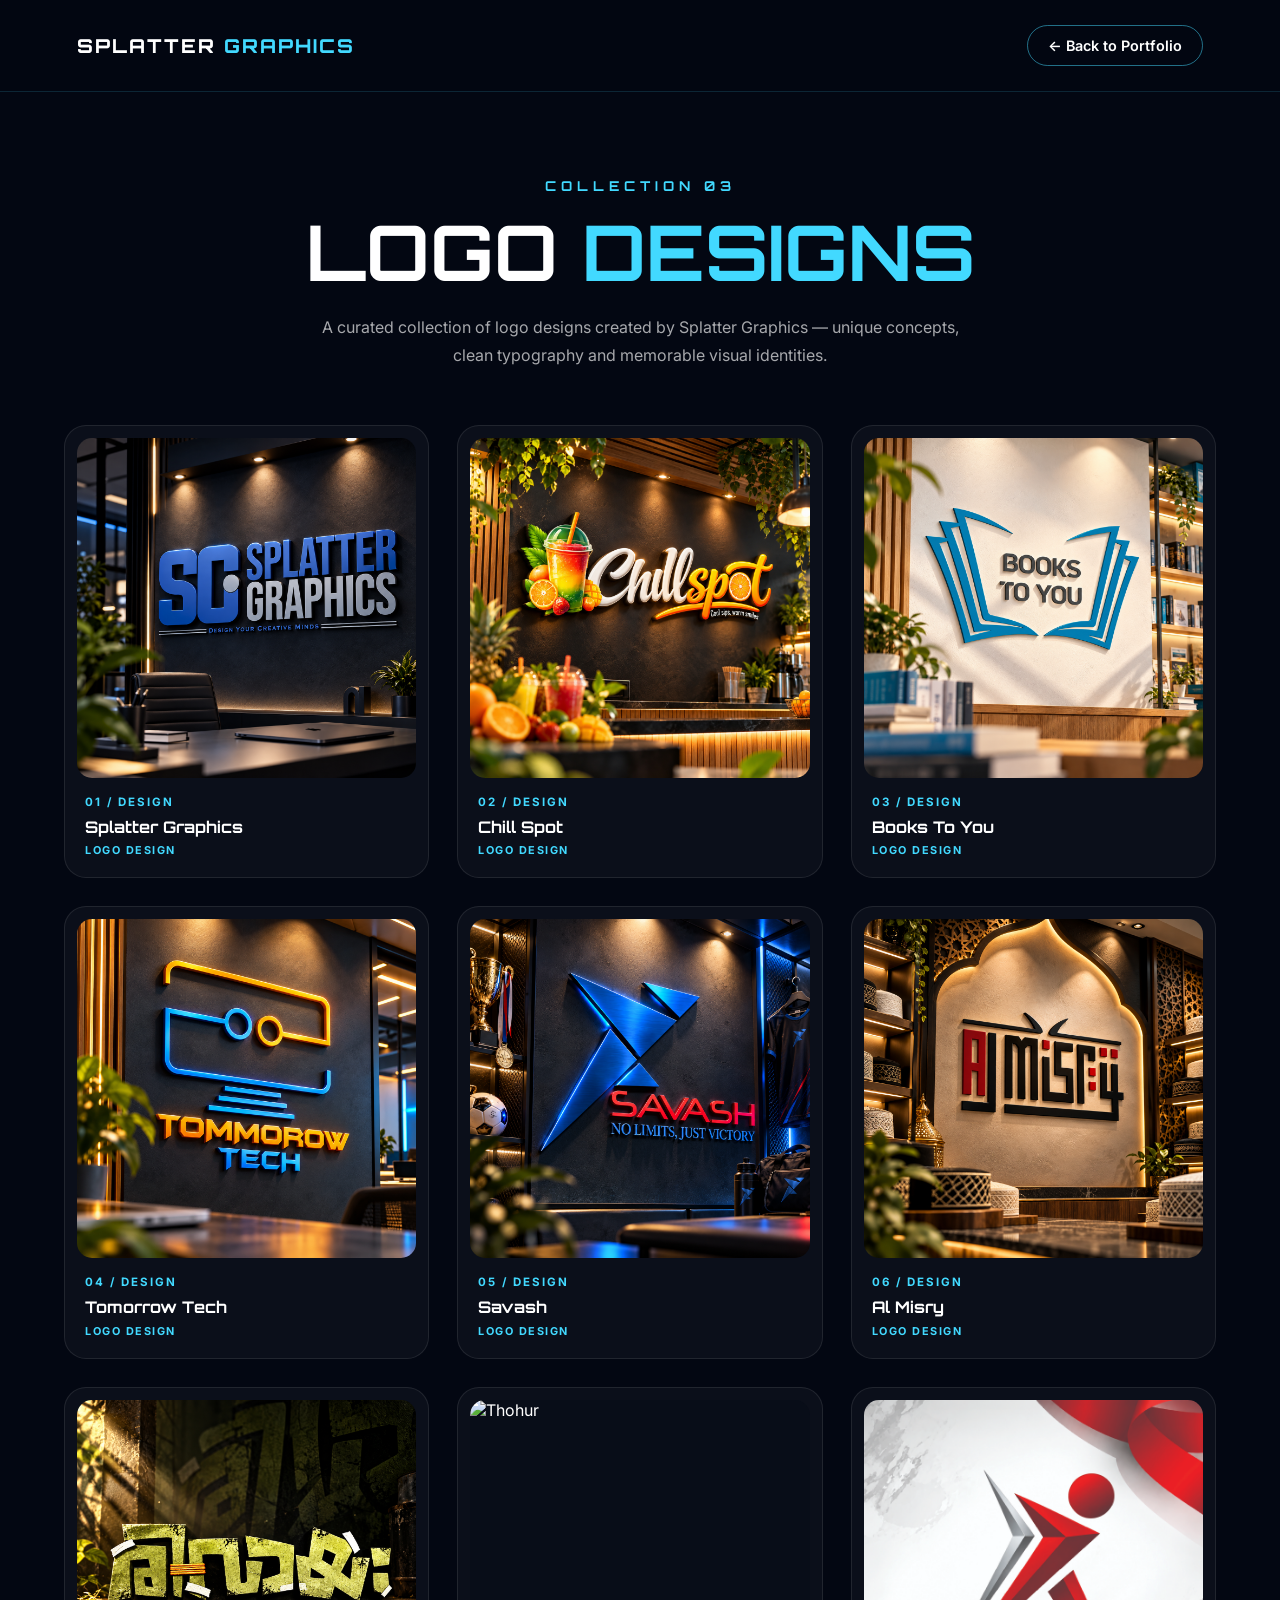
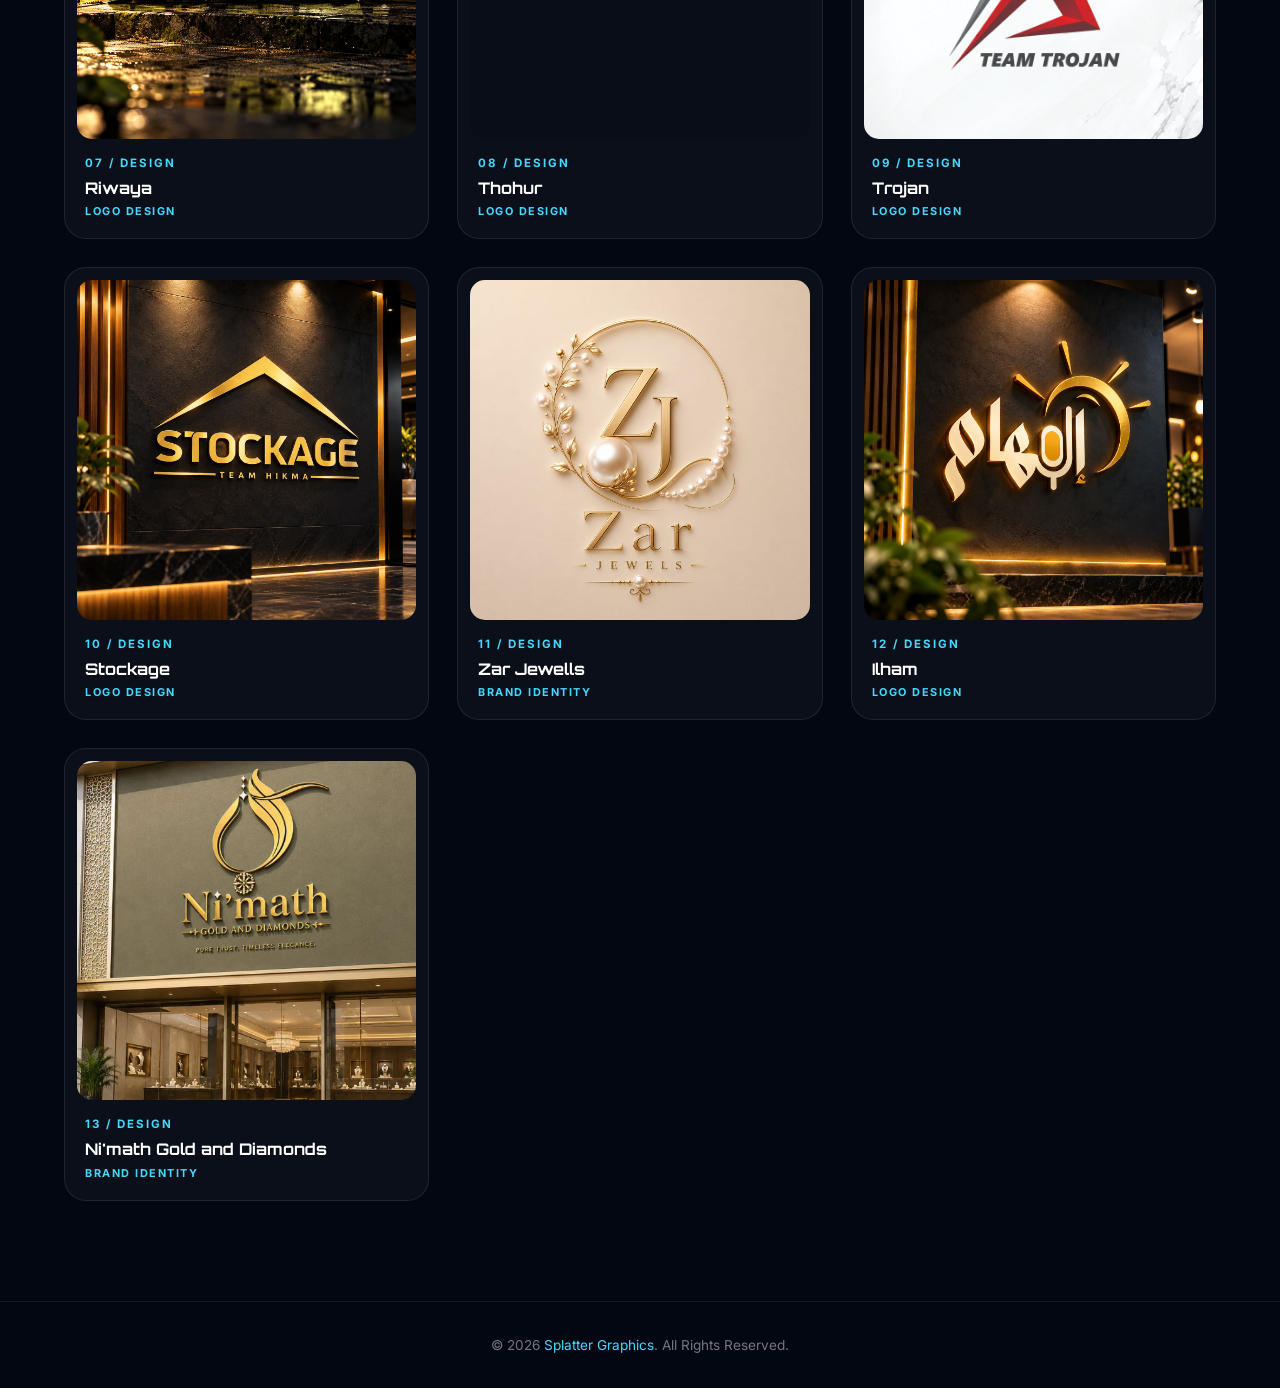
==== commit 25f46496: "Update index.html" ====
--- a/Logos/index.html
+++ b/Logos/index.html
@@ -2,12 +2,23 @@
 <html lang="en">
 
 <head>
+
     <meta charset="UTF-8">
     <meta name="viewport" content="width=device-width, initial-scale=1.0">
 
     <title>Logo Designs | Splatter Graphics</title>
 
+    <!-- GOOGLE FONTS -->
+    <link rel="preconnect" href="https://fonts.googleapis.com">
+    <link rel="preconnect" href="https://fonts.gstatic.com" crossorigin>
+
+    <link
+        href="https://fonts.googleapis.com/css2?family=Inter:wght@400;500;600;700;800&family=Orbitron:wght@600;700;800&display=swap"
+        rel="stylesheet"
+    >
+
     <style>
+
         * {
             margin: 0;
             padding: 0;
@@ -19,273 +30,494 @@
         }
 
         body {
+            font-family: 'Inter', sans-serif;
             background: #030712;
             color: #ffffff;
-            font-family: Arial, Helvetica, sans-serif;
             min-height: 100vh;
         }
 
-        /* HEADER */
+
+        /* =========================
+           HEADER
+        ========================= */
+
         header {
-            padding: 24px 6%;
-            border-bottom: 1px solid rgba(255, 255, 255, 0.08);
-        }
-
-        .brand {
-            font-size: 22px;
-            font-weight: 700;
+            width: 100%;
+            padding: 25px 6%;
+
+            display: flex;
+            justify-content: space-between;
+            align-items: center;
+
+            border-bottom: 1px solid rgba(66, 217, 255, 0.15);
+
+            background: rgba(3, 7, 18, 0.92);
+
+            position: sticky;
+            top: 0;
+
+            z-index: 100;
+
+            backdrop-filter: blur(15px);
+        }
+
+
+        /* LOGO */
+
+        .logo {
+            font-family: 'Orbitron', sans-serif;
+            font-size: 1.2rem;
+            font-weight: 800;
             letter-spacing: 2px;
         }
 
+        .logo span {
+            color: #42d9ff;
+        }
+
+
         /* BACK BUTTON */
+
         .back-btn {
-            display: inline-block;
-            margin: 28px 6% 10px;
-            padding: 12px 20px;
-            color: #42d9ff;
-            border: 1px solid #42d9ff;
-            border-radius: 10px;
             text-decoration: none;
-            font-size: 14px;
+            color: #ffffff;
+
+            border: 1px solid rgba(66, 217, 255, 0.5);
+
+            padding: 11px 20px;
+
+            border-radius: 30px;
+
+            font-family: 'Inter', sans-serif;
+            font-size: 0.9rem;
+            font-weight: 600;
+
             transition: 0.3s ease;
         }
 
         .back-btn:hover {
             background: #42d9ff;
             color: #030712;
-        }
-
-        /* HERO */
+
+            box-shadow:
+                0 0 25px rgba(66, 217, 255, 0.35);
+        }
+
+
+        /* =========================
+           HERO
+        ========================= */
+
         .hero {
             text-align: center;
-            padding: 45px 20px 50px;
-        }
-
-        .label {
+
+            padding: 85px 20px 55px;
+        }
+
+
+        .hero-label {
             color: #42d9ff;
-            font-size: 13px;
+
+            font-family: 'Orbitron', sans-serif;
+
+            font-size: 0.85rem;
+
+            letter-spacing: 5px;
+
             font-weight: 700;
-            letter-spacing: 4px;
-        }
+
+            margin-bottom: 18px;
+        }
+
 
         .hero h1 {
-            margin-top: 15px;
-            font-size: clamp(2.3rem, 6vw, 4.5rem);
-            line-height: 1.1;
-        }
+            font-family: 'Orbitron', sans-serif;
+
+            font-size: clamp(2.2rem, 6vw, 5rem);
+
+            line-height: 1.05;
+
+            margin-bottom: 20px;
+        }
+
+
+        .hero h1 span {
+            color: #42d9ff;
+        }
+
 
         .hero p {
-            margin-top: 15px;
-            color: rgba(255, 255, 255, 0.6);
-            font-size: 15px;
-            max-width: 750px;
-            margin-left: auto;
-            margin-right: auto;
-            line-height: 1.6;
-        }
-
-        /* CONTAINER */
-        .container {
-            width: 90%;
-            max-width: 1400px;
+            max-width: 650px;
+
             margin: auto;
-        }
-
-        /* GRID */
-        .project-grid {
+
+            color: rgba(255, 255, 255, 0.65);
+
+            line-height: 1.8;
+
+            font-size: 1rem;
+        }
+
+
+        /* =========================
+           GALLERY
+        ========================= */
+
+        .gallery {
+            width: min(1400px, 90%);
+
+            margin: 0 auto 100px;
+
             display: grid;
+
             grid-template-columns: repeat(3, 1fr);
+
             gap: 28px;
-            padding-bottom: 80px;
-        }
-
-        /* CARD */
-        .project-card {
+        }
+
+
+        /* =========================
+           LOGO CARD
+        ========================= */
+
+        .design-card {
+            position: relative;
+
             background: rgba(255, 255, 255, 0.035);
-            border: 1px solid rgba(66, 217, 255, 0.18);
-            border-radius: 20px;
-            padding: 16px;
+
+            border: 1px solid rgba(255, 255, 255, 0.09);
+
+            border-radius: 22px;
+
+            padding: 12px;
+
             overflow: hidden;
+
             cursor: pointer;
-            transition: 0.35s ease;
-        }
-
-        .project-card:hover {
+
+            transition:
+                transform 0.45s ease,
+                border-color 0.45s ease,
+                box-shadow 0.45s ease;
+        }
+
+
+        .design-card:hover {
             transform: translateY(-8px);
-            border-color: #42d9ff;
-            box-shadow: 0 18px 45px rgba(66, 217, 255, 0.15);
-        }
-
-        .image-box {
+
+            border-color: rgba(66, 217, 255, 0.65);
+
+            box-shadow:
+                0 20px 45px rgba(0, 0, 0, 0.55),
+                0 0 30px rgba(66, 217, 255, 0.08);
+        }
+
+
+        /* =========================
+           IMAGE
+        ========================= */
+
+        .image-wrap {
             width: 100%;
+
             aspect-ratio: 1 / 1;
-            background: #0b1224;
+
+            overflow: hidden;
+
             border-radius: 15px;
-            overflow: hidden;
-        }
-
-        .image-box img {
+
+            background: #080d18;
+        }
+
+
+        .image-wrap img {
             width: 100%;
             height: 100%;
+
             display: block;
+
             object-fit: cover;
-            transition: 0.5s ease;
-        }
-
-        .project-card:hover .image-box img {
-            transform: scale(1.04);
-        }
-
-        .project-info {
-            padding: 18px 5px 5px;
-        }
-
-        .project-info h2 {
-            font-size: 21px;
+
+            transition: transform 0.6s ease;
+        }
+
+
+        .design-card:hover img {
+            transform: scale(1.035);
+        }
+
+
+        /* =========================
+           PROJECT INFO
+        ========================= */
+
+        .design-info {
+            padding: 17px 8px 8px;
+        }
+
+
+        .number {
+            color: #42d9ff;
+
+            font-size: 0.72rem;
+
+            font-weight: 700;
+
+            letter-spacing: 2px;
+
             margin-bottom: 7px;
         }
 
-        .project-info p {
+
+        .design-info h2 {
+            font-family: 'Orbitron', sans-serif;
+
+            font-size: 1rem;
+
+            line-height: 1.4;
+        }
+
+
+        .design-type {
             color: #42d9ff;
-            font-size: 13px;
-            letter-spacing: 1px;
-        }
-
-        /* MODAL */
+
+            font-size: 0.68rem;
+
+            font-weight: 700;
+
+            letter-spacing: 1.5px;
+
+            margin-top: 5px;
+        }
+
+
+        /* =========================
+           MODAL
+        ========================= */
+
         .modal {
             position: fixed;
+
             inset: 0;
-            background: rgba(0, 0, 0, 0.94);
+
+            background: rgba(0, 0, 0, 0.92);
+
             display: none;
+
             align-items: center;
             justify-content: center;
+
             padding: 25px;
-            z-index: 9999;
-        }
+
+            z-index: 999;
+
+            backdrop-filter: blur(12px);
+        }
+
 
         .modal.active {
             display: flex;
         }
 
-        .modal-image {
-            max-width: 92vw;
+
+        .modal-content {
+            position: relative;
+
+            max-width: 850px;
+
+            max-height: 92vh;
+        }
+
+
+        .modal-content img {
+            max-width: 100%;
+
             max-height: 88vh;
-            object-fit: contain;
-            border-radius: 12px;
-            box-shadow: 0 20px 80px rgba(0, 0, 0, 0.8);
-        }
-
-        .close-btn {
-            position: fixed;
-            top: 20px;
-            right: 25px;
-            width: 46px;
-            height: 46px;
+
+            display: block;
+
+            border-radius: 15px;
+
+            box-shadow:
+                0 25px 80px rgba(0, 0, 0, 0.7);
+        }
+
+
+        /* CLOSE BUTTON */
+
+        .close {
+            position: absolute;
+
+            right: -15px;
+            top: -15px;
+
+            width: 42px;
+            height: 42px;
+
+            border: none;
+
             border-radius: 50%;
-            border: 1px solid rgba(255, 255, 255, 0.3);
-            background: rgba(0, 0, 0, 0.6);
-            color: white;
-            font-size: 28px;
+
+            background: #42d9ff;
+
+            color: #030712;
+
+            font-size: 25px;
+
+            font-weight: 700;
+
             cursor: pointer;
-            z-index: 10000;
-        }
-
-        .close-btn:hover {
-            background: #42d9ff;
-            color: #030712;
-        }
-
-        /* FOOTER */
+
+            z-index: 2;
+        }
+
+
+        /* =========================
+           FOOTER
+        ========================= */
+
         footer {
             text-align: center;
-            padding: 25px;
+
+            padding: 35px 20px;
+
             border-top: 1px solid rgba(255, 255, 255, 0.08);
+
             color: rgba(255, 255, 255, 0.45);
-            font-size: 13px;
-        }
-
-        /* TABLET */
-        @media (max-width: 1000px) {
-            .project-grid {
+
+            font-size: 0.85rem;
+        }
+
+
+        footer span {
+            color: #42d9ff;
+        }
+
+
+        /* =========================
+           TABLET
+        ========================= */
+
+        @media (max-width: 900px) {
+
+            .gallery {
                 grid-template-columns: repeat(2, 1fr);
-            }
-        }
-
-        /* MOBILE */
+
+                gap: 20px;
+            }
+
+            header {
+                padding: 20px 5%;
+            }
+
+        }
+
+
+        /* =========================
+           MOBILE
+        ========================= */
+
         @media (max-width: 600px) {
 
             header {
-                padding: 20px;
-            }
-
-            .brand {
-                font-size: 18px;
-            }
+                padding: 18px 5%;
+            }
+
+
+            .logo {
+                font-size: 0.9rem;
+            }
+
 
             .back-btn {
-                margin-left: 20px;
-                margin-top: 22px;
-            }
+                padding: 9px 13px;
+
+                font-size: 0.75rem;
+            }
+
 
             .hero {
-                padding: 35px 15px 40px;
-            }
-
-            .label {
-                font-size: 11px;
-                letter-spacing: 3px;
-            }
+                padding: 60px 18px 40px;
+            }
+
 
             .hero h1 {
-                font-size: 2.3rem;
-            }
+                font-size: 2.2rem;
+            }
+
 
             .hero p {
-                font-size: 13px;
-            }
-
-            .container {
+                font-size: 0.9rem;
+            }
+
+
+            .gallery {
                 width: 92%;
-            }
-
-            .project-grid {
+
                 grid-template-columns: repeat(2, 1fr);
-                gap: 14px;
-            }
-
-            .project-card {
-                padding: 10px;
+
+                gap: 12px;
+            }
+
+
+            .design-card {
+                padding: 7px;
+
                 border-radius: 15px;
             }
 
-            .image-box {
-                border-radius: 11px;
-            }
-
-            .project-info {
-                padding: 12px 3px 3px;
-            }
-
-            .project-info h2 {
-                font-size: 15px;
-            }
-
-            .project-info p {
-                font-size: 10px;
-            }
-        }
+
+            .image-wrap {
+                border-radius: 10px;
+            }
+
+
+            .design-info {
+                padding: 11px 4px 5px;
+            }
+
+
+            .number {
+                font-size: 0.58rem;
+
+                margin-bottom: 4px;
+            }
+
+
+            .design-info h2 {
+                font-size: 0.7rem;
+            }
+
+
+            .design-type {
+                font-size: 0.55rem;
+
+                letter-spacing: 1px;
+
+                margin-top: 3px;
+            }
+
+        }
+
     </style>
+
 </head>
 
+
 <body>
 
-    <!-- HEADER -->
-    <header>
-        <div class="brand">SPLATTER GRAPHICS</div>
-    </header>
-
-
-    <!-- BACK -->
+
+<!-- =========================
+     HEADER
+========================= -->
+
+<header>
+
+    <div class="logo">
+        SPLATTER <span>GRAPHICS</span>
+    </div>
+
+
     <a
         href="https://splattergraphics0-bot.github.io/SG-PORTFOLIO/index.html"
         class="back-btn"
@@ -293,343 +525,590 @@
         ← Back to Portfolio
     </a>
 
-
-    <!-- TITLE -->
-    <section class="hero">
-
-        <div class="label">
-            COLLECTION 03
-        </div>
-
-        <h1>
-            LOGO DESIGNS
-        </h1>
-
-        <p>
-            A curated collection of logo designs created by Splatter Graphics —
-            unique concepts, clean typography and memorable visual identities.
-        </p>
-
-    </section>
-
-
-    <!-- PROJECTS -->
-    <main class="container">
-
-        <div class="project-grid">
-
-
-            <!-- 01 SPLATTER GRAPHICS -->
-            <div class="project-card" onclick="openModal(this)">
-
-                <div class="image-box">
-                    <img
-                        src="./splatter-logo-mockup.png.png.png"
-                        alt="Splatter Graphics"
-                    >
-                </div>
-
-                <div class="project-info">
-                    <h2>Splatter Graphics</h2>
-                    <p>LOGO DESIGN</p>
-                </div>
-
-            </div>
-
-
-            <!-- 02 CHILL SPOT -->
-            <div class="project-card" onclick="openModal(this)">
-
-                <div class="image-box">
-                    <img
-                        src="./chill-spot.png.png.png"
-                        alt="Chill Spot"
-                    >
-                </div>
-
-                <div class="project-info">
-                    <h2>Chill Spot</h2>
-                    <p>LOGO DESIGN</p>
-                </div>
-
-            </div>
-
-
-            <!-- 03 BOOKS TO YOU -->
-            <div class="project-card" onclick="openModal(this)">
-
-                <div class="image-box">
-                    <img
-                        src="./books-to-you.png.png.png"
-                        alt="Books To You"
-                    >
-                </div>
-
-                <div class="project-info">
-                    <h2>Books To You</h2>
-                    <p>LOGO DESIGN</p>
-                </div>
-
-            </div>
-
-
-            <!-- 04 TOMORROW TECH -->
-            <div class="project-card" onclick="openModal(this)">
-
-                <div class="image-box">
-                    <img
-                        src="./tomorrow-tech.png.png.png"
-                        alt="Tomorrow Tech"
-                    >
-                </div>
-
-                <div class="project-info">
-                    <h2>Tomorrow Tech</h2>
-                    <p>LOGO DESIGN</p>
-                </div>
-
-            </div>
-
-
-            <!-- 05 SAVASH -->
-            <div class="project-card" onclick="openModal(this)">
-
-                <div class="image-box">
-                    <img
-                        src="./savash.png.png.png"
-                        alt="Savash"
-                    >
-                </div>
-
-                <div class="project-info">
-                    <h2>Savash</h2>
-                    <p>LOGO DESIGN</p>
-                </div>
-
-            </div>
-
-
-            <!-- 06 AL MISRY -->
-            <div class="project-card" onclick="openModal(this)">
-
-                <div class="image-box">
-                    <img
-                        src="./al-misry.png.png.png"
-                        alt="Al Misry"
-                    >
-                </div>
-
-                <div class="project-info">
-                    <h2>Al Misry</h2>
-                    <p>LOGO DESIGN</p>
-                </div>
-
-            </div>
-
-
-            <!-- 07 RIWAYA -->
-            <div class="project-card" onclick="openModal(this)">
-
-                <div class="image-box">
-                    <img
-                        src="./riwaya.png.png.png"
-                        alt="Riwaya"
-                    >
-                </div>
-
-                <div class="project-info">
-                    <h2>Riwaya</h2>
-                    <p>LOGO DESIGN</p>
-                </div>
-
-            </div>
-
-
-            <!-- 08 THOHUR -->
-            <div class="project-card" onclick="openModal(this)">
-
-                <div class="image-box">
-                    <img
-                        src="https://raw.githubusercontent.com/splattergraphics0-bot/SG-PORTFOLIO/main/Logos/thohur.png.png.png"
-                        alt="Thohur"
-                    >
-                </div>
-
-                <div class="project-info">
-                    <h2>Thohur</h2>
-                    <p>LOGO DESIGN</p>
-                </div>
-
-            </div>
-
-
-            <!-- 09 TROJAN -->
-            <div class="project-card" onclick="openModal(this)">
-
-                <div class="image-box">
-                    <img
-                        src="./trojan.jpg.jpg.jpg"
-                        alt="Trojan"
-                    >
-                </div>
-
-                <div class="project-info">
-                    <h2>Trojan</h2>
-                    <p>LOGO DESIGN</p>
-                </div>
-
-            </div>
-
-
-            <!-- 10 STOCKAGE -->
-            <div class="project-card" onclick="openModal(this)">
-
-                <div class="image-box">
-                    <img
-                        src="./stockage.png.png.png"
-                        alt="Stockage"
-                    >
-                </div>
-
-                <div class="project-info">
-                    <h2>Stockage</h2>
-                    <p>LOGO DESIGN</p>
-                </div>
-
-            </div>
-
-
-            <!-- 11 ZAR JEWELLS -->
-            <div class="project-card" onclick="openModal(this)">
-
-                <div class="image-box">
-                    <img
-                        src="./zar-jewells.jpeg.jpeg.jpeg"
-                        alt="Zar Jewells"
-                    >
-                </div>
-
-                <div class="project-info">
-                    <h2>Zar Jewells</h2>
-                    <p>BRAND IDENTITY</p>
-                </div>
-
-            </div>
-
-
-            <!-- 12 ILHAM -->
-            <div class="project-card" onclick="openModal(this)">
-
-                <div class="image-box">
-                    <img
-                        src="./ilham.png.png.png"
-                        alt="Ilham"
-                    >
-                </div>
-
-                <div class="project-info">
-                    <h2>Ilham</h2>
-                    <p>LOGO DESIGN</p>
-                </div>
-
-            </div>
-
-
-            <!-- 13 NI'MATH -->
-            <div class="project-card" onclick="openModal(this)">
-
-                <div class="image-box">
-                    <img
-                        src="./nimath.jpg.png"
-                        alt="Ni'math Gold and Diamonds"
-                    >
-                </div>
-
-                <div class="project-info">
-                    <h2>Ni'math Gold and Diamonds</h2>
-                    <p>BRAND IDENTITY</p>
-                </div>
-
-            </div>
-
-
-        </div>
-
-    </main>
-
-
-    <!-- FOOTER -->
-    <footer>
-        © 2026 Splatter Graphics
-    </footer>
-
-
-    <!-- IMAGE PREVIEW -->
-    <div
-        class="modal"
-        id="imageModal"
-        onclick="closeModal(event)"
-    >
+</header>
+
+
+
+<!-- =========================
+     HERO
+========================= -->
+
+<section class="hero">
+
+    <div class="hero-label">
+        COLLECTION 03
+    </div>
+
+
+    <h1>
+        LOGO <span>DESIGNS</span>
+    </h1>
+
+
+    <p>
+        A curated collection of logo designs created by Splatter Graphics —
+        unique concepts, clean typography and memorable visual identities.
+    </p>
+
+</section>
+
+
+
+<!-- =========================
+     LOGO GALLERY
+========================= -->
+
+<main class="gallery">
+
+
+    <!-- 01 SPLATTER GRAPHICS -->
+
+    <div class="design-card" onclick="openModal(this)">
+
+        <div class="image-wrap">
+
+            <img
+                src="./splatter-logo-mockup.png.png.png"
+                alt="Splatter Graphics"
+            >
+
+        </div>
+
+
+        <div class="design-info">
+
+            <div class="number">
+                01 / DESIGN
+            </div>
+
+            <h2>
+                Splatter Graphics
+            </h2>
+
+            <div class="design-type">
+                LOGO DESIGN
+            </div>
+
+        </div>
+
+    </div>
+
+
+
+    <!-- 02 CHILL SPOT -->
+
+    <div class="design-card" onclick="openModal(this)">
+
+        <div class="image-wrap">
+
+            <img
+                src="./chill-spot.png.png.png"
+                alt="Chill Spot"
+            >
+
+        </div>
+
+
+        <div class="design-info">
+
+            <div class="number">
+                02 / DESIGN
+            </div>
+
+            <h2>
+                Chill Spot
+            </h2>
+
+            <div class="design-type">
+                LOGO DESIGN
+            </div>
+
+        </div>
+
+    </div>
+
+
+
+    <!-- 03 BOOKS TO YOU -->
+
+    <div class="design-card" onclick="openModal(this)">
+
+        <div class="image-wrap">
+
+            <img
+                src="./books-to-you.png.png.png"
+                alt="Books To You"
+            >
+
+        </div>
+
+
+        <div class="design-info">
+
+            <div class="number">
+                03 / DESIGN
+            </div>
+
+            <h2>
+                Books To You
+            </h2>
+
+            <div class="design-type">
+                LOGO DESIGN
+            </div>
+
+        </div>
+
+    </div>
+
+
+
+    <!-- 04 TOMORROW TECH -->
+
+    <div class="design-card" onclick="openModal(this)">
+
+        <div class="image-wrap">
+
+            <img
+                src="./tomorrow-tech.png.png.png"
+                alt="Tomorrow Tech"
+            >
+
+        </div>
+
+
+        <div class="design-info">
+
+            <div class="number">
+                04 / DESIGN
+            </div>
+
+            <h2>
+                Tomorrow Tech
+            </h2>
+
+            <div class="design-type">
+                LOGO DESIGN
+            </div>
+
+        </div>
+
+    </div>
+
+
+
+    <!-- 05 SAVASH -->
+
+    <div class="design-card" onclick="openModal(this)">
+
+        <div class="image-wrap">
+
+            <img
+                src="./savash.png.png.png"
+                alt="Savash"
+            >
+
+        </div>
+
+
+        <div class="design-info">
+
+            <div class="number">
+                05 / DESIGN
+            </div>
+
+            <h2>
+                Savash
+            </h2>
+
+            <div class="design-type">
+                LOGO DESIGN
+            </div>
+
+        </div>
+
+    </div>
+
+
+
+    <!-- 06 AL MISRY -->
+
+    <div class="design-card" onclick="openModal(this)">
+
+        <div class="image-wrap">
+
+            <img
+                src="./al-misry.png.png.png"
+                alt="Al Misry"
+            >
+
+        </div>
+
+
+        <div class="design-info">
+
+            <div class="number">
+                06 / DESIGN
+            </div>
+
+            <h2>
+                Al Misry
+            </h2>
+
+            <div class="design-type">
+                LOGO DESIGN
+            </div>
+
+        </div>
+
+    </div>
+
+
+
+    <!-- 07 RIWAYA -->
+
+    <div class="design-card" onclick="openModal(this)">
+
+        <div class="image-wrap">
+
+            <img
+                src="./riwaya.png.png.png"
+                alt="Riwaya"
+            >
+
+        </div>
+
+
+        <div class="design-info">
+
+            <div class="number">
+                07 / DESIGN
+            </div>
+
+            <h2>
+                Riwaya
+            </h2>
+
+            <div class="design-type">
+                LOGO DESIGN
+            </div>
+
+        </div>
+
+    </div>
+
+
+
+    <!-- 08 THOHUR -->
+
+    <div class="design-card" onclick="openModal(this)">
+
+        <div class="image-wrap">
+
+            <img
+                src="https://raw.githubusercontent.com/splattergraphics0-bot/SG-PORTFOLIO/main/Logos/thohur.png.png.png"
+                alt="Thohur"
+            >
+
+        </div>
+
+
+        <div class="design-info">
+
+            <div class="number">
+                08 / DESIGN
+            </div>
+
+            <h2>
+                Thohur
+            </h2>
+
+            <div class="design-type">
+                LOGO DESIGN
+            </div>
+
+        </div>
+
+    </div>
+
+
+
+    <!-- 09 TROJAN -->
+
+    <div class="design-card" onclick="openModal(this)">
+
+        <div class="image-wrap">
+
+            <img
+                src="./trojan.jpg.jpg.jpg"
+                alt="Trojan"
+            >
+
+        </div>
+
+
+        <div class="design-info">
+
+            <div class="number">
+                09 / DESIGN
+            </div>
+
+            <h2>
+                Trojan
+            </h2>
+
+            <div class="design-type">
+                LOGO DESIGN
+            </div>
+
+        </div>
+
+    </div>
+
+
+
+    <!-- 10 STOCKAGE -->
+
+    <div class="design-card" onclick="openModal(this)">
+
+        <div class="image-wrap">
+
+            <img
+                src="./stockage.png.png.png"
+                alt="Stockage"
+            >
+
+        </div>
+
+
+        <div class="design-info">
+
+            <div class="number">
+                10 / DESIGN
+            </div>
+
+            <h2>
+                Stockage
+            </h2>
+
+            <div class="design-type">
+                LOGO DESIGN
+            </div>
+
+        </div>
+
+    </div>
+
+
+
+    <!-- 11 ZAR JEWELLS -->
+
+    <div class="design-card" onclick="openModal(this)">
+
+        <div class="image-wrap">
+
+            <img
+                src="./zar-jewells.jpeg.jpeg.jpeg"
+                alt="Zar Jewells"
+            >
+
+        </div>
+
+
+        <div class="design-info">
+
+            <div class="number">
+                11 / DESIGN
+            </div>
+
+            <h2>
+                Zar Jewells
+            </h2>
+
+            <div class="design-type">
+                BRAND IDENTITY
+            </div>
+
+        </div>
+
+    </div>
+
+
+
+    <!-- 12 ILHAM -->
+
+    <div class="design-card" onclick="openModal(this)">
+
+        <div class="image-wrap">
+
+            <img
+                src="./ilham.png.png.png"
+                alt="Ilham"
+            >
+
+        </div>
+
+
+        <div class="design-info">
+
+            <div class="number">
+                12 / DESIGN
+            </div>
+
+            <h2>
+                Ilham
+            </h2>
+
+            <div class="design-type">
+                LOGO DESIGN
+            </div>
+
+        </div>
+
+    </div>
+
+
+
+    <!-- 13 NI'MATH -->
+
+    <div class="design-card" onclick="openModal(this)">
+
+        <div class="image-wrap">
+
+            <img
+                src="./nimath.jpg.png"
+                alt="Ni'math Gold and Diamonds"
+            >
+
+        </div>
+
+
+        <div class="design-info">
+
+            <div class="number">
+                13 / DESIGN
+            </div>
+
+            <h2>
+                Ni'math Gold and Diamonds
+            </h2>
+
+            <div class="design-type">
+                BRAND IDENTITY
+            </div>
+
+        </div>
+
+    </div>
+
+
+</main>
+
+
+
+<!-- =========================
+     IMAGE MODAL
+========================= -->
+
+<div
+    class="modal"
+    id="imageModal"
+    onclick="closeModal(event)"
+>
+
+    <div class="modal-content">
 
         <button
-            class="close-btn"
-            onclick="closeModal(event)"
+            class="close"
+            onclick="closeModal()"
         >
             ×
         </button>
 
+
         <img
             id="modalImage"
-            class="modal-image"
             src=""
-            alt="Logo Preview"
+            alt="Logo Design Preview"
         >
 
     </div>
 
-
-    <!-- JAVASCRIPT -->
-    <script>
-
-        function openModal(card) {
-
-            const image = card.querySelector("img");
-
-            const modal = document.getElementById("imageModal");
-
-            const modalImage =
-                document.getElementById("modalImage");
-
-            modalImage.src = image.src;
-
-            modalImage.alt = image.alt;
-
-            modal.classList.add("active");
-
-            document.body.style.overflow = "hidden";
-        }
-
-
-        function closeModal(event) {
-
-            const modal =
-                document.getElementById("imageModal");
-
-            if (
-                event &&
-                event.target !== modal &&
-                !event.target.classList.contains("close-btn")
-            ) {
-                return;
-            }
-
-            modal.classList.remove("active");
-
-            document.body.style.overflow = "";
-        }
-
-
-        document.addEventListener("keydown", function(event) {
+</div>
+
+
+
+<!-- =========================
+     FOOTER
+========================= -->
+
+<footer>
+
+    © 2026
+    <span>Splatter Graphics</span>.
+    All Rights Reserved.
+
+</footer>
+
+
+
+<!-- =========================
+     JAVASCRIPT
+========================= -->
+
+<script>
+
+    function openModal(card) {
+
+        const image =
+            card.querySelector("img");
+
+        const modal =
+            document.getElementById("imageModal");
+
+        const modalImage =
+            document.getElementById("modalImage");
+
+
+        modalImage.src =
+            image.src;
+
+        modalImage.alt =
+            image.alt;
+
+
+        modal.classList.add("active");
+
+        document.body.style.overflow =
+            "hidden";
+    }
+
+
+    function closeModal(event) {
+
+        const modal =
+            document.getElementById("imageModal");
+
+
+        if (
+            event &&
+            event.target !== modal &&
+            !event.target.classList.contains("close")
+        ) {
+            return;
+        }
+
+
+        modal.classList.remove("active");
+
+        document.body.style.overflow =
+            "";
+    }
+
+
+    document.addEventListener(
+        "keydown",
+        function(event) {
 
             if (event.key === "Escape") {
 
@@ -637,13 +1116,16 @@
                     .getElementById("imageModal")
                     .classList.remove("active");
 
-                document.body.style.overflow = "";
-
-            }
-
-        });
-
-    </script>
+                document.body.style.overflow =
+                    "";
+
+            }
+
+        }
+    );
+
+</script>
+
 
 </body>
 
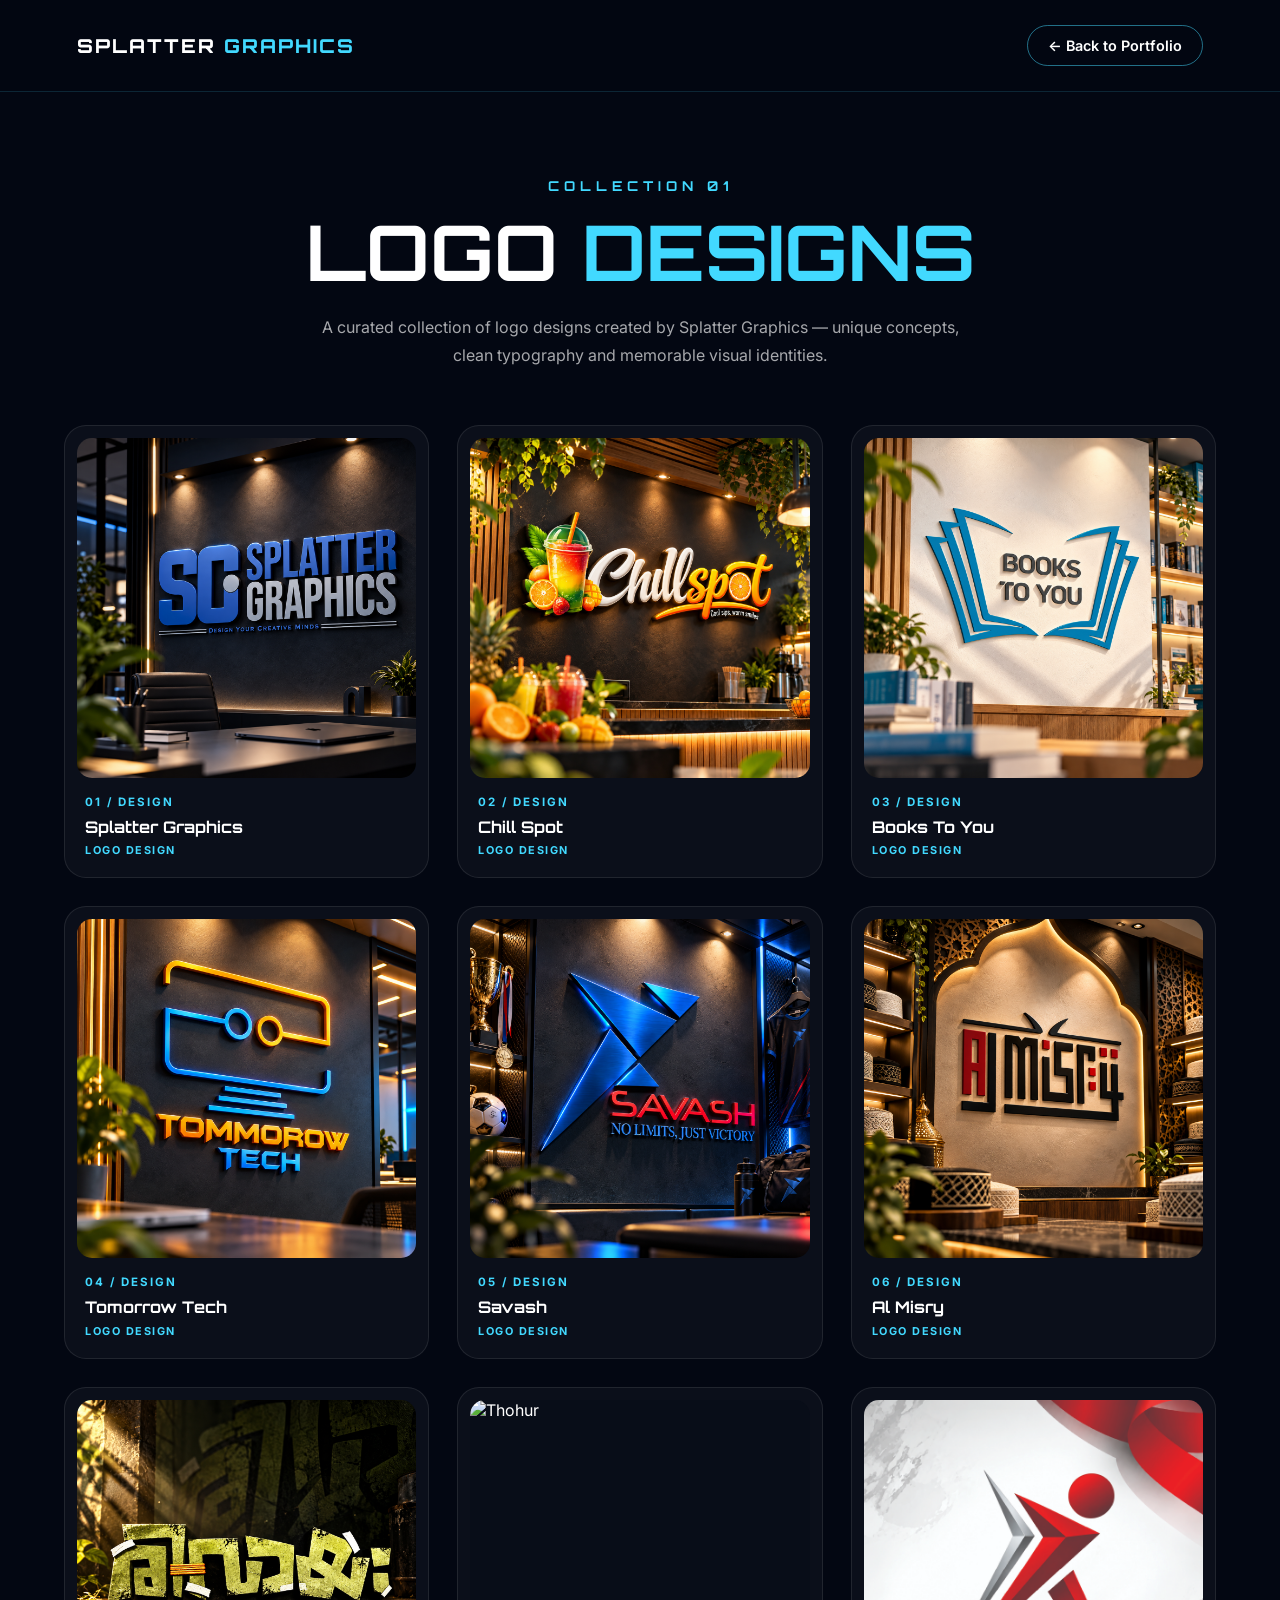
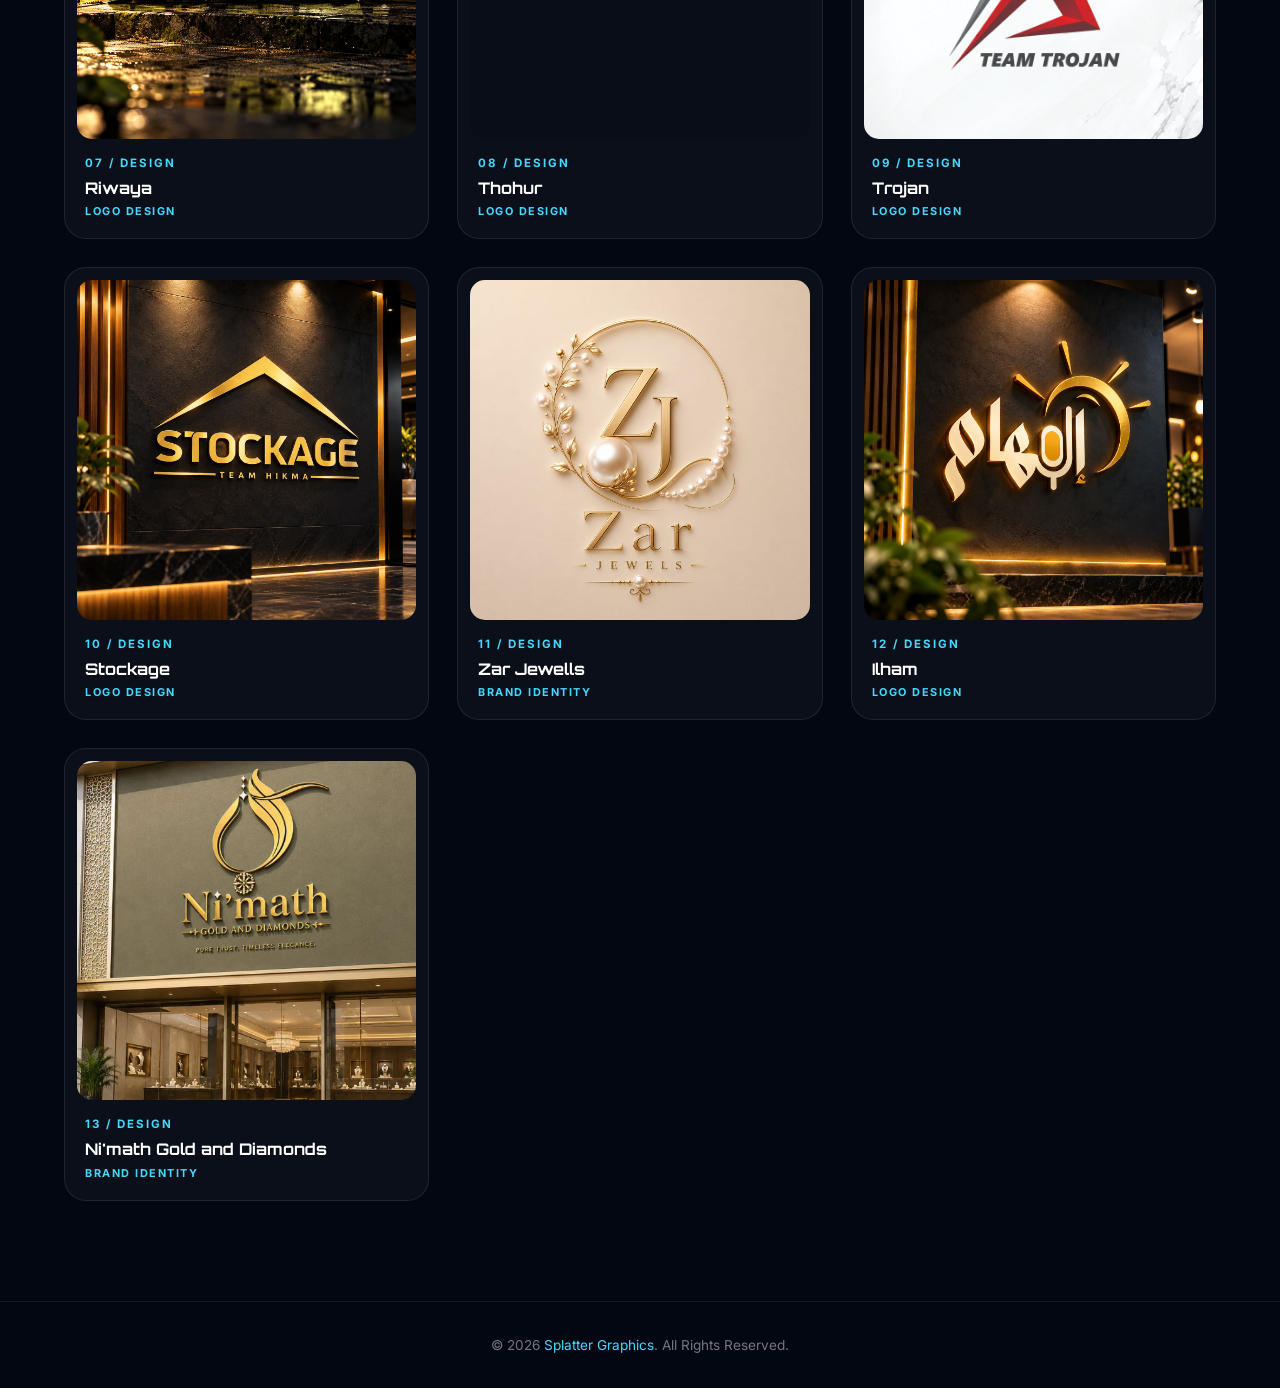
==== commit 5824c5e6: "Update index.html" ====
--- a/Logos/index.html
+++ b/Logos/index.html
@@ -536,7 +536,7 @@
 <section class="hero">
 
     <div class="hero-label">
-        COLLECTION 03
+        COLLECTION 01
     </div>
 
 
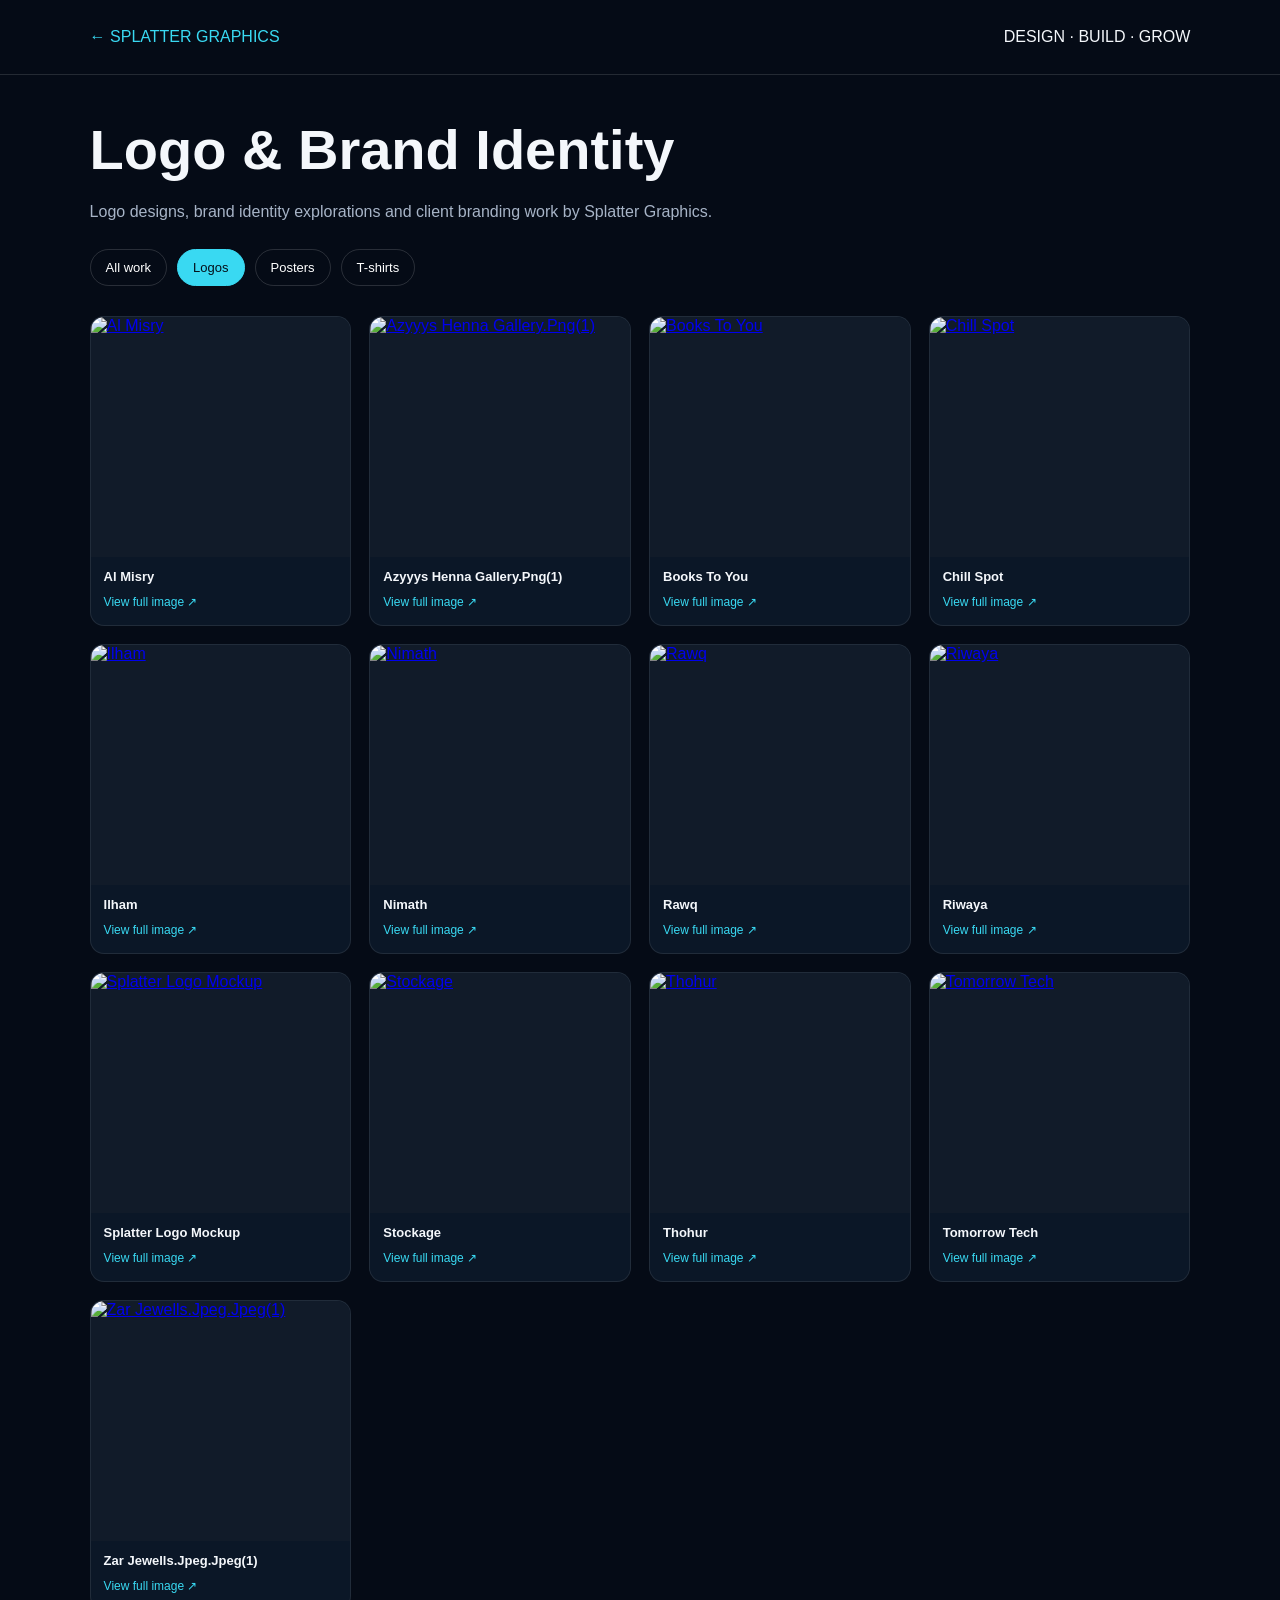
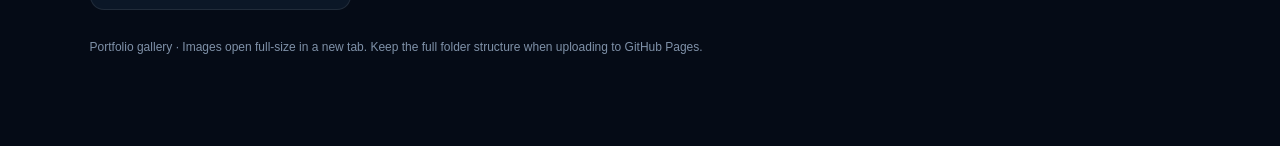
==== commit 45d2981e: "Add files via upload" ====
--- a/Logos/index.html
+++ b/Logos/index.html
@@ -1,1132 +1 @@
-<!DOCTYPE html>
-<html lang="en">
-
-<head>
-
-    <meta charset="UTF-8">
-    <meta name="viewport" content="width=device-width, initial-scale=1.0">
-
-    <title>Logo Designs | Splatter Graphics</title>
-
-    <!-- GOOGLE FONTS -->
-    <link rel="preconnect" href="https://fonts.googleapis.com">
-    <link rel="preconnect" href="https://fonts.gstatic.com" crossorigin>
-
-    <link
-        href="https://fonts.googleapis.com/css2?family=Inter:wght@400;500;600;700;800&family=Orbitron:wght@600;700;800&display=swap"
-        rel="stylesheet"
-    >
-
-    <style>
-
-        * {
-            margin: 0;
-            padding: 0;
-            box-sizing: border-box;
-        }
-
-        html {
-            scroll-behavior: smooth;
-        }
-
-        body {
-            font-family: 'Inter', sans-serif;
-            background: #030712;
-            color: #ffffff;
-            min-height: 100vh;
-        }
-
-
-        /* =========================
-           HEADER
-        ========================= */
-
-        header {
-            width: 100%;
-            padding: 25px 6%;
-
-            display: flex;
-            justify-content: space-between;
-            align-items: center;
-
-            border-bottom: 1px solid rgba(66, 217, 255, 0.15);
-
-            background: rgba(3, 7, 18, 0.92);
-
-            position: sticky;
-            top: 0;
-
-            z-index: 100;
-
-            backdrop-filter: blur(15px);
-        }
-
-
-        /* LOGO */
-
-        .logo {
-            font-family: 'Orbitron', sans-serif;
-            font-size: 1.2rem;
-            font-weight: 800;
-            letter-spacing: 2px;
-        }
-
-        .logo span {
-            color: #42d9ff;
-        }
-
-
-        /* BACK BUTTON */
-
-        .back-btn {
-            text-decoration: none;
-            color: #ffffff;
-
-            border: 1px solid rgba(66, 217, 255, 0.5);
-
-            padding: 11px 20px;
-
-            border-radius: 30px;
-
-            font-family: 'Inter', sans-serif;
-            font-size: 0.9rem;
-            font-weight: 600;
-
-            transition: 0.3s ease;
-        }
-
-        .back-btn:hover {
-            background: #42d9ff;
-            color: #030712;
-
-            box-shadow:
-                0 0 25px rgba(66, 217, 255, 0.35);
-        }
-
-
-        /* =========================
-           HERO
-        ========================= */
-
-        .hero {
-            text-align: center;
-
-            padding: 85px 20px 55px;
-        }
-
-
-        .hero-label {
-            color: #42d9ff;
-
-            font-family: 'Orbitron', sans-serif;
-
-            font-size: 0.85rem;
-
-            letter-spacing: 5px;
-
-            font-weight: 700;
-
-            margin-bottom: 18px;
-        }
-
-
-        .hero h1 {
-            font-family: 'Orbitron', sans-serif;
-
-            font-size: clamp(2.2rem, 6vw, 5rem);
-
-            line-height: 1.05;
-
-            margin-bottom: 20px;
-        }
-
-
-        .hero h1 span {
-            color: #42d9ff;
-        }
-
-
-        .hero p {
-            max-width: 650px;
-
-            margin: auto;
-
-            color: rgba(255, 255, 255, 0.65);
-
-            line-height: 1.8;
-
-            font-size: 1rem;
-        }
-
-
-        /* =========================
-           GALLERY
-        ========================= */
-
-        .gallery {
-            width: min(1400px, 90%);
-
-            margin: 0 auto 100px;
-
-            display: grid;
-
-            grid-template-columns: repeat(3, 1fr);
-
-            gap: 28px;
-        }
-
-
-        /* =========================
-           LOGO CARD
-        ========================= */
-
-        .design-card {
-            position: relative;
-
-            background: rgba(255, 255, 255, 0.035);
-
-            border: 1px solid rgba(255, 255, 255, 0.09);
-
-            border-radius: 22px;
-
-            padding: 12px;
-
-            overflow: hidden;
-
-            cursor: pointer;
-
-            transition:
-                transform 0.45s ease,
-                border-color 0.45s ease,
-                box-shadow 0.45s ease;
-        }
-
-
-        .design-card:hover {
-            transform: translateY(-8px);
-
-            border-color: rgba(66, 217, 255, 0.65);
-
-            box-shadow:
-                0 20px 45px rgba(0, 0, 0, 0.55),
-                0 0 30px rgba(66, 217, 255, 0.08);
-        }
-
-
-        /* =========================
-           IMAGE
-        ========================= */
-
-        .image-wrap {
-            width: 100%;
-
-            aspect-ratio: 1 / 1;
-
-            overflow: hidden;
-
-            border-radius: 15px;
-
-            background: #080d18;
-        }
-
-
-        .image-wrap img {
-            width: 100%;
-            height: 100%;
-
-            display: block;
-
-            object-fit: cover;
-
-            transition: transform 0.6s ease;
-        }
-
-
-        .design-card:hover img {
-            transform: scale(1.035);
-        }
-
-
-        /* =========================
-           PROJECT INFO
-        ========================= */
-
-        .design-info {
-            padding: 17px 8px 8px;
-        }
-
-
-        .number {
-            color: #42d9ff;
-
-            font-size: 0.72rem;
-
-            font-weight: 700;
-
-            letter-spacing: 2px;
-
-            margin-bottom: 7px;
-        }
-
-
-        .design-info h2 {
-            font-family: 'Orbitron', sans-serif;
-
-            font-size: 1rem;
-
-            line-height: 1.4;
-        }
-
-
-        .design-type {
-            color: #42d9ff;
-
-            font-size: 0.68rem;
-
-            font-weight: 700;
-
-            letter-spacing: 1.5px;
-
-            margin-top: 5px;
-        }
-
-
-        /* =========================
-           MODAL
-        ========================= */
-
-        .modal {
-            position: fixed;
-
-            inset: 0;
-
-            background: rgba(0, 0, 0, 0.92);
-
-            display: none;
-
-            align-items: center;
-            justify-content: center;
-
-            padding: 25px;
-
-            z-index: 999;
-
-            backdrop-filter: blur(12px);
-        }
-
-
-        .modal.active {
-            display: flex;
-        }
-
-
-        .modal-content {
-            position: relative;
-
-            max-width: 850px;
-
-            max-height: 92vh;
-        }
-
-
-        .modal-content img {
-            max-width: 100%;
-
-            max-height: 88vh;
-
-            display: block;
-
-            border-radius: 15px;
-
-            box-shadow:
-                0 25px 80px rgba(0, 0, 0, 0.7);
-        }
-
-
-        /* CLOSE BUTTON */
-
-        .close {
-            position: absolute;
-
-            right: -15px;
-            top: -15px;
-
-            width: 42px;
-            height: 42px;
-
-            border: none;
-
-            border-radius: 50%;
-
-            background: #42d9ff;
-
-            color: #030712;
-
-            font-size: 25px;
-
-            font-weight: 700;
-
-            cursor: pointer;
-
-            z-index: 2;
-        }
-
-
-        /* =========================
-           FOOTER
-        ========================= */
-
-        footer {
-            text-align: center;
-
-            padding: 35px 20px;
-
-            border-top: 1px solid rgba(255, 255, 255, 0.08);
-
-            color: rgba(255, 255, 255, 0.45);
-
-            font-size: 0.85rem;
-        }
-
-
-        footer span {
-            color: #42d9ff;
-        }
-
-
-        /* =========================
-           TABLET
-        ========================= */
-
-        @media (max-width: 900px) {
-
-            .gallery {
-                grid-template-columns: repeat(2, 1fr);
-
-                gap: 20px;
-            }
-
-            header {
-                padding: 20px 5%;
-            }
-
-        }
-
-
-        /* =========================
-           MOBILE
-        ========================= */
-
-        @media (max-width: 600px) {
-
-            header {
-                padding: 18px 5%;
-            }
-
-
-            .logo {
-                font-size: 0.9rem;
-            }
-
-
-            .back-btn {
-                padding: 9px 13px;
-
-                font-size: 0.75rem;
-            }
-
-
-            .hero {
-                padding: 60px 18px 40px;
-            }
-
-
-            .hero h1 {
-                font-size: 2.2rem;
-            }
-
-
-            .hero p {
-                font-size: 0.9rem;
-            }
-
-
-            .gallery {
-                width: 92%;
-
-                grid-template-columns: repeat(2, 1fr);
-
-                gap: 12px;
-            }
-
-
-            .design-card {
-                padding: 7px;
-
-                border-radius: 15px;
-            }
-
-
-            .image-wrap {
-                border-radius: 10px;
-            }
-
-
-            .design-info {
-                padding: 11px 4px 5px;
-            }
-
-
-            .number {
-                font-size: 0.58rem;
-
-                margin-bottom: 4px;
-            }
-
-
-            .design-info h2 {
-                font-size: 0.7rem;
-            }
-
-
-            .design-type {
-                font-size: 0.55rem;
-
-                letter-spacing: 1px;
-
-                margin-top: 3px;
-            }
-
-        }
-
-    </style>
-
-</head>
-
-
-<body>
-
-
-<!-- =========================
-     HEADER
-========================= -->
-
-<header>
-
-    <div class="logo">
-        SPLATTER <span>GRAPHICS</span>
-    </div>
-
-
-    <a
-        href="https://splattergraphics0-bot.github.io/SG-PORTFOLIO/index.html"
-        class="back-btn"
-    >
-        ← Back to Portfolio
-    </a>
-
-</header>
-
-
-
-<!-- =========================
-     HERO
-========================= -->
-
-<section class="hero">
-
-    <div class="hero-label">
-        COLLECTION 01
-    </div>
-
-
-    <h1>
-        LOGO <span>DESIGNS</span>
-    </h1>
-
-
-    <p>
-        A curated collection of logo designs created by Splatter Graphics —
-        unique concepts, clean typography and memorable visual identities.
-    </p>
-
-</section>
-
-
-
-<!-- =========================
-     LOGO GALLERY
-========================= -->
-
-<main class="gallery">
-
-
-    <!-- 01 SPLATTER GRAPHICS -->
-
-    <div class="design-card" onclick="openModal(this)">
-
-        <div class="image-wrap">
-
-            <img
-                src="./splatter-logo-mockup.png.png.png"
-                alt="Splatter Graphics"
-            >
-
-        </div>
-
-
-        <div class="design-info">
-
-            <div class="number">
-                01 / DESIGN
-            </div>
-
-            <h2>
-                Splatter Graphics
-            </h2>
-
-            <div class="design-type">
-                LOGO DESIGN
-            </div>
-
-        </div>
-
-    </div>
-
-
-
-    <!-- 02 CHILL SPOT -->
-
-    <div class="design-card" onclick="openModal(this)">
-
-        <div class="image-wrap">
-
-            <img
-                src="./chill-spot.png.png.png"
-                alt="Chill Spot"
-            >
-
-        </div>
-
-
-        <div class="design-info">
-
-            <div class="number">
-                02 / DESIGN
-            </div>
-
-            <h2>
-                Chill Spot
-            </h2>
-
-            <div class="design-type">
-                LOGO DESIGN
-            </div>
-
-        </div>
-
-    </div>
-
-
-
-    <!-- 03 BOOKS TO YOU -->
-
-    <div class="design-card" onclick="openModal(this)">
-
-        <div class="image-wrap">
-
-            <img
-                src="./books-to-you.png.png.png"
-                alt="Books To You"
-            >
-
-        </div>
-
-
-        <div class="design-info">
-
-            <div class="number">
-                03 / DESIGN
-            </div>
-
-            <h2>
-                Books To You
-            </h2>
-
-            <div class="design-type">
-                LOGO DESIGN
-            </div>
-
-        </div>
-
-    </div>
-
-
-
-    <!-- 04 TOMORROW TECH -->
-
-    <div class="design-card" onclick="openModal(this)">
-
-        <div class="image-wrap">
-
-            <img
-                src="./tomorrow-tech.png.png.png"
-                alt="Tomorrow Tech"
-            >
-
-        </div>
-
-
-        <div class="design-info">
-
-            <div class="number">
-                04 / DESIGN
-            </div>
-
-            <h2>
-                Tomorrow Tech
-            </h2>
-
-            <div class="design-type">
-                LOGO DESIGN
-            </div>
-
-        </div>
-
-    </div>
-
-
-
-    <!-- 05 SAVASH -->
-
-    <div class="design-card" onclick="openModal(this)">
-
-        <div class="image-wrap">
-
-            <img
-                src="./savash.png.png.png"
-                alt="Savash"
-            >
-
-        </div>
-
-
-        <div class="design-info">
-
-            <div class="number">
-                05 / DESIGN
-            </div>
-
-            <h2>
-                Savash
-            </h2>
-
-            <div class="design-type">
-                LOGO DESIGN
-            </div>
-
-        </div>
-
-    </div>
-
-
-
-    <!-- 06 AL MISRY -->
-
-    <div class="design-card" onclick="openModal(this)">
-
-        <div class="image-wrap">
-
-            <img
-                src="./al-misry.png.png.png"
-                alt="Al Misry"
-            >
-
-        </div>
-
-
-        <div class="design-info">
-
-            <div class="number">
-                06 / DESIGN
-            </div>
-
-            <h2>
-                Al Misry
-            </h2>
-
-            <div class="design-type">
-                LOGO DESIGN
-            </div>
-
-        </div>
-
-    </div>
-
-
-
-    <!-- 07 RIWAYA -->
-
-    <div class="design-card" onclick="openModal(this)">
-
-        <div class="image-wrap">
-
-            <img
-                src="./riwaya.png.png.png"
-                alt="Riwaya"
-            >
-
-        </div>
-
-
-        <div class="design-info">
-
-            <div class="number">
-                07 / DESIGN
-            </div>
-
-            <h2>
-                Riwaya
-            </h2>
-
-            <div class="design-type">
-                LOGO DESIGN
-            </div>
-
-        </div>
-
-    </div>
-
-
-
-    <!-- 08 THOHUR -->
-
-    <div class="design-card" onclick="openModal(this)">
-
-        <div class="image-wrap">
-
-            <img
-                src="https://raw.githubusercontent.com/splattergraphics0-bot/SG-PORTFOLIO/main/Logos/thohur.png.png.png"
-                alt="Thohur"
-            >
-
-        </div>
-
-
-        <div class="design-info">
-
-            <div class="number">
-                08 / DESIGN
-            </div>
-
-            <h2>
-                Thohur
-            </h2>
-
-            <div class="design-type">
-                LOGO DESIGN
-            </div>
-
-        </div>
-
-    </div>
-
-
-
-    <!-- 09 TROJAN -->
-
-    <div class="design-card" onclick="openModal(this)">
-
-        <div class="image-wrap">
-
-            <img
-                src="./trojan.jpg.jpg.jpg"
-                alt="Trojan"
-            >
-
-        </div>
-
-
-        <div class="design-info">
-
-            <div class="number">
-                09 / DESIGN
-            </div>
-
-            <h2>
-                Trojan
-            </h2>
-
-            <div class="design-type">
-                LOGO DESIGN
-            </div>
-
-        </div>
-
-    </div>
-
-
-
-    <!-- 10 STOCKAGE -->
-
-    <div class="design-card" onclick="openModal(this)">
-
-        <div class="image-wrap">
-
-            <img
-                src="./stockage.png.png.png"
-                alt="Stockage"
-            >
-
-        </div>
-
-
-        <div class="design-info">
-
-            <div class="number">
-                10 / DESIGN
-            </div>
-
-            <h2>
-                Stockage
-            </h2>
-
-            <div class="design-type">
-                LOGO DESIGN
-            </div>
-
-        </div>
-
-    </div>
-
-
-
-    <!-- 11 ZAR JEWELLS -->
-
-    <div class="design-card" onclick="openModal(this)">
-
-        <div class="image-wrap">
-
-            <img
-                src="./zar-jewells.jpeg.jpeg.jpeg"
-                alt="Zar Jewells"
-            >
-
-        </div>
-
-
-        <div class="design-info">
-
-            <div class="number">
-                11 / DESIGN
-            </div>
-
-            <h2>
-                Zar Jewells
-            </h2>
-
-            <div class="design-type">
-                BRAND IDENTITY
-            </div>
-
-        </div>
-
-    </div>
-
-
-
-    <!-- 12 ILHAM -->
-
-    <div class="design-card" onclick="openModal(this)">
-
-        <div class="image-wrap">
-
-            <img
-                src="./ilham.png.png.png"
-                alt="Ilham"
-            >
-
-        </div>
-
-
-        <div class="design-info">
-
-            <div class="number">
-                12 / DESIGN
-            </div>
-
-            <h2>
-                Ilham
-            </h2>
-
-            <div class="design-type">
-                LOGO DESIGN
-            </div>
-
-        </div>
-
-    </div>
-
-
-
-    <!-- 13 NI'MATH -->
-
-    <div class="design-card" onclick="openModal(this)">
-
-        <div class="image-wrap">
-
-            <img
-                src="./nimath.jpg.png"
-                alt="Ni'math Gold and Diamonds"
-            >
-
-        </div>
-
-
-        <div class="design-info">
-
-            <div class="number">
-                13 / DESIGN
-            </div>
-
-            <h2>
-                Ni'math Gold and Diamonds
-            </h2>
-
-            <div class="design-type">
-                BRAND IDENTITY
-            </div>
-
-        </div>
-
-    </div>
-
-
-</main>
-
-
-
-<!-- =========================
-     IMAGE MODAL
-========================= -->
-
-<div
-    class="modal"
-    id="imageModal"
-    onclick="closeModal(event)"
->
-
-    <div class="modal-content">
-
-        <button
-            class="close"
-            onclick="closeModal()"
-        >
-            ×
-        </button>
-
-
-        <img
-            id="modalImage"
-            src=""
-            alt="Logo Design Preview"
-        >
-
-    </div>
-
-</div>
-
-
-
-<!-- =========================
-     FOOTER
-========================= -->
-
-<footer>
-
-    © 2026
-    <span>Splatter Graphics</span>.
-    All Rights Reserved.
-
-</footer>
-
-
-
-<!-- =========================
-     JAVASCRIPT
-========================= -->
-
-<script>
-
-    function openModal(card) {
-
-        const image =
-            card.querySelector("img");
-
-        const modal =
-            document.getElementById("imageModal");
-
-        const modalImage =
-            document.getElementById("modalImage");
-
-
-        modalImage.src =
-            image.src;
-
-        modalImage.alt =
-            image.alt;
-
-
-        modal.classList.add("active");
-
-        document.body.style.overflow =
-            "hidden";
-    }
-
-
-    function closeModal(event) {
-
-        const modal =
-            document.getElementById("imageModal");
-
-
-        if (
-            event &&
-            event.target !== modal &&
-            !event.target.classList.contains("close")
-        ) {
-            return;
-        }
-
-
-        modal.classList.remove("active");
-
-        document.body.style.overflow =
-            "";
-    }
-
-
-    document.addEventListener(
-        "keydown",
-        function(event) {
-
-            if (event.key === "Escape") {
-
-                document
-                    .getElementById("imageModal")
-                    .classList.remove("active");
-
-                document.body.style.overflow =
-                    "";
-
-            }
-
-        }
-    );
-
-</script>
-
-
-</body>
-
-</html>
+<!doctype html><html lang="en"><head><meta charset="utf-8"><meta name="viewport" content="width=device-width,initial-scale=1"><meta name="description" content="Logo designs, brand identity explorations and client branding work by Splatter Graphics."><title>Logo &amp; Brand Identity | Splatter Graphics</title><style>@font-face{font-family:SG;src:url('../Fonts/Inter-Regular.otf')}@font-face{font-family:SG;src:url('../Fonts/Inter-Bold.otf');font-weight:700}*{box-sizing:border-box}body{margin:0;background:#050b16;color:#f4f7fb;font-family:SG,Arial,sans-serif}header{padding:28px 7%;border-bottom:1px solid #ffffff20;display:flex;justify-content:space-between;align-items:center;gap:20px}header a{color:#39d9f2;text-decoration:none}main{padding:42px 7% 80px}h1{font-size:clamp(32px,5vw,56px);margin:0 0 10px} .sub{color:#a7b4c7;line-height:1.7;max-width:760px}.links{display:flex;gap:10px;flex-wrap:wrap;margin:24px 0 30px}.links a{color:#fff;border:1px solid #ffffff25;border-radius:999px;padding:10px 15px;text-decoration:none;font-size:13px}.links a.active{background:#39d9f2;color:#04101a;border-color:#39d9f2}.grid{display:grid;grid-template-columns:repeat(auto-fill,minmax(210px,1fr));gap:18px}.item{background:#0b1727;border:1px solid #ffffff17;border-radius:14px;overflow:hidden;padding-bottom:15px}.item img{width:100%;height:240px;object-fit:contain;background:#111b29;display:block}.item p{margin:12px 13px 8px;font-size:13px;font-weight:700;text-transform:capitalize}.view{margin:0 13px;color:#39d9f2;font-size:12px;text-decoration:none}.note{color:#7f91a8;font-size:12px;margin-top:30px}@media(max-width:600px){header{padding:20px 5%}main{padding:30px 5%}.grid{grid-template-columns:repeat(2,minmax(0,1fr));gap:10px}.item img{height:170px}.item p{font-size:11px}}</style></head><body><header><a href="../index.html">← SPLATTER GRAPHICS</a><span>DESIGN · BUILD · GROW</span></header><main><h1>Logo &amp; Brand Identity</h1><p class="sub">Logo designs, brand identity explorations and client branding work by Splatter Graphics.</p><nav class="links"><a class="" href="../index.html#work">All work</a><a class="active" href="../Logos/index.html">Logos</a><a class="" href="../Posters/index.html">Posters</a><a class="" href="../T-SHIRTS/index.html">T-shirts</a></nav><div class="grid"><article class="item"><a href="assets/al-misry.png.png.png" target="_blank" rel="noopener"><img loading="lazy" src="assets/al-misry.png.png.png" alt="Al Misry"></a><p>Al Misry</p><a class="view" href="assets/al-misry.png.png.png" target="_blank" rel="noopener">View full image ↗</a></article><article class="item"><a href="assets/azyyys-henna-gallery.png(1).png" target="_blank" rel="noopener"><img loading="lazy" src="assets/azyyys-henna-gallery.png(1).png" alt="Azyyys Henna Gallery.Png(1)"></a><p>Azyyys Henna Gallery.Png(1)</p><a class="view" href="assets/azyyys-henna-gallery.png(1).png" target="_blank" rel="noopener">View full image ↗</a></article><article class="item"><a href="assets/books-to-you.png.png.png" target="_blank" rel="noopener"><img loading="lazy" src="assets/books-to-you.png.png.png" alt="Books To You"></a><p>Books To You</p><a class="view" href="assets/books-to-you.png.png.png" target="_blank" rel="noopener">View full image ↗</a></article><article class="item"><a href="assets/chill-spot.png.png.png" target="_blank" rel="noopener"><img loading="lazy" src="assets/chill-spot.png.png.png" alt="Chill Spot"></a><p>Chill Spot</p><a class="view" href="assets/chill-spot.png.png.png" target="_blank" rel="noopener">View full image ↗</a></article><article class="item"><a href="assets/ilham.png.png.png" target="_blank" rel="noopener"><img loading="lazy" src="assets/ilham.png.png.png" alt="Ilham"></a><p>Ilham</p><a class="view" href="assets/ilham.png.png.png" target="_blank" rel="noopener">View full image ↗</a></article><article class="item"><a href="assets/nimath.jpg.png" target="_blank" rel="noopener"><img loading="lazy" src="assets/nimath.jpg.png" alt="Nimath"></a><p>Nimath</p><a class="view" href="assets/nimath.jpg.png" target="_blank" rel="noopener">View full image ↗</a></article><article class="item"><a href="assets/rawq.png.png" target="_blank" rel="noopener"><img loading="lazy" src="assets/rawq.png.png" alt="Rawq"></a><p>Rawq</p><a class="view" href="assets/rawq.png.png" target="_blank" rel="noopener">View full image ↗</a></article><article class="item"><a href="assets/riwaya.png.png.png" target="_blank" rel="noopener"><img loading="lazy" src="assets/riwaya.png.png.png" alt="Riwaya"></a><p>Riwaya</p><a class="view" href="assets/riwaya.png.png.png" target="_blank" rel="noopener">View full image ↗</a></article><article class="item"><a href="assets/splatter-logo-mockup.png.png.png" target="_blank" rel="noopener"><img loading="lazy" src="assets/splatter-logo-mockup.png.png.png" alt="Splatter Logo Mockup"></a><p>Splatter Logo Mockup</p><a class="view" href="assets/splatter-logo-mockup.png.png.png" target="_blank" rel="noopener">View full image ↗</a></article><article class="item"><a href="assets/stockage.png.png.png" target="_blank" rel="noopener"><img loading="lazy" src="assets/stockage.png.png.png" alt="Stockage"></a><p>Stockage</p><a class="view" href="assets/stockage.png.png.png" target="_blank" rel="noopener">View full image ↗</a></article><article class="item"><a href="assets/thohur.png.png.png" target="_blank" rel="noopener"><img loading="lazy" src="assets/thohur.png.png.png" alt="Thohur"></a><p>Thohur</p><a class="view" href="assets/thohur.png.png.png" target="_blank" rel="noopener">View full image ↗</a></article><article class="item"><a href="assets/tomorrow-tech.png.png.png" target="_blank" rel="noopener"><img loading="lazy" src="assets/tomorrow-tech.png.png.png" alt="Tomorrow Tech"></a><p>Tomorrow Tech</p><a class="view" href="assets/tomorrow-tech.png.png.png" target="_blank" rel="noopener">View full image ↗</a></article><article class="item"><a href="assets/zar-jewells.jpeg.jpeg(1).jpeg" target="_blank" rel="noopener"><img loading="lazy" src="assets/zar-jewells.jpeg.jpeg(1).jpeg" alt="Zar Jewells.Jpeg.Jpeg(1)"></a><p>Zar Jewells.Jpeg.Jpeg(1)</p><a class="view" href="assets/zar-jewells.jpeg.jpeg(1).jpeg" target="_blank" rel="noopener">View full image ↗</a></article></div><p class="note">Portfolio gallery · Images open full-size in a new tab. Keep the full folder structure when uploading to GitHub Pages.</p></main></body></html>
